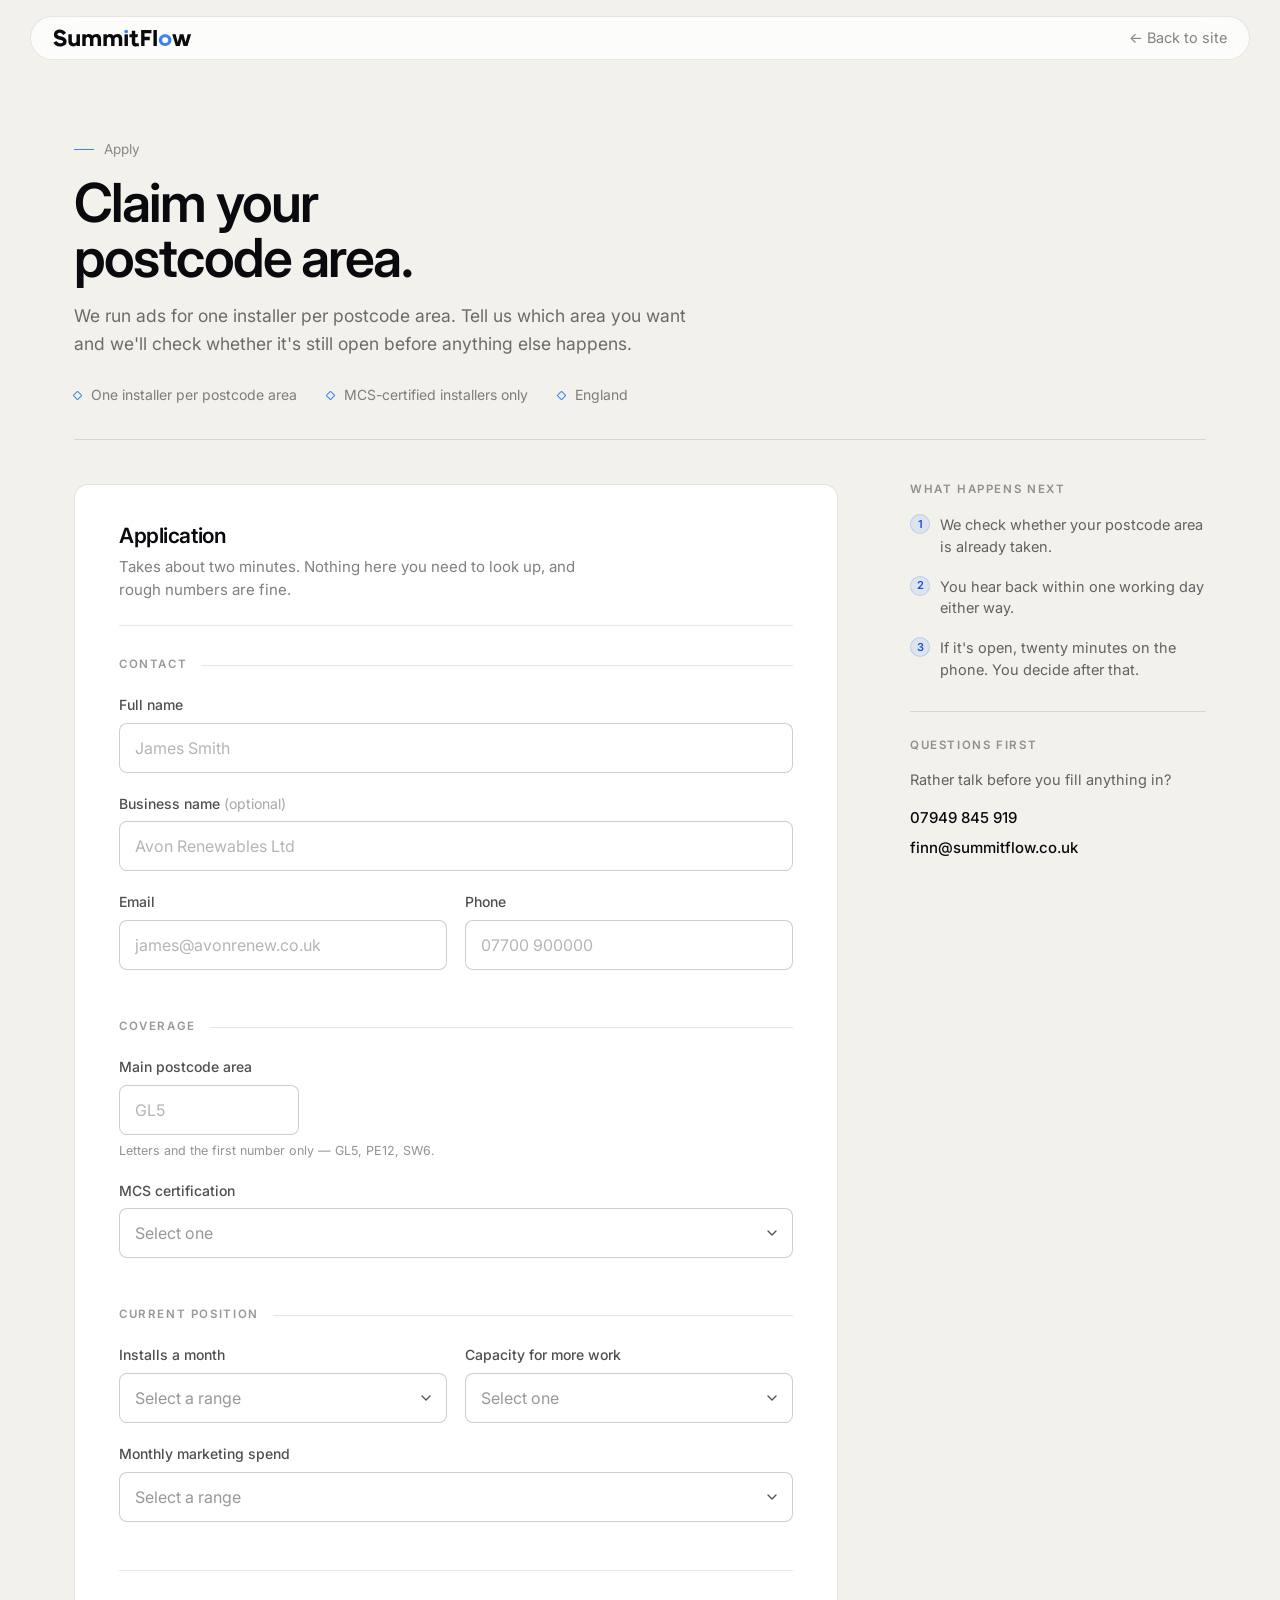
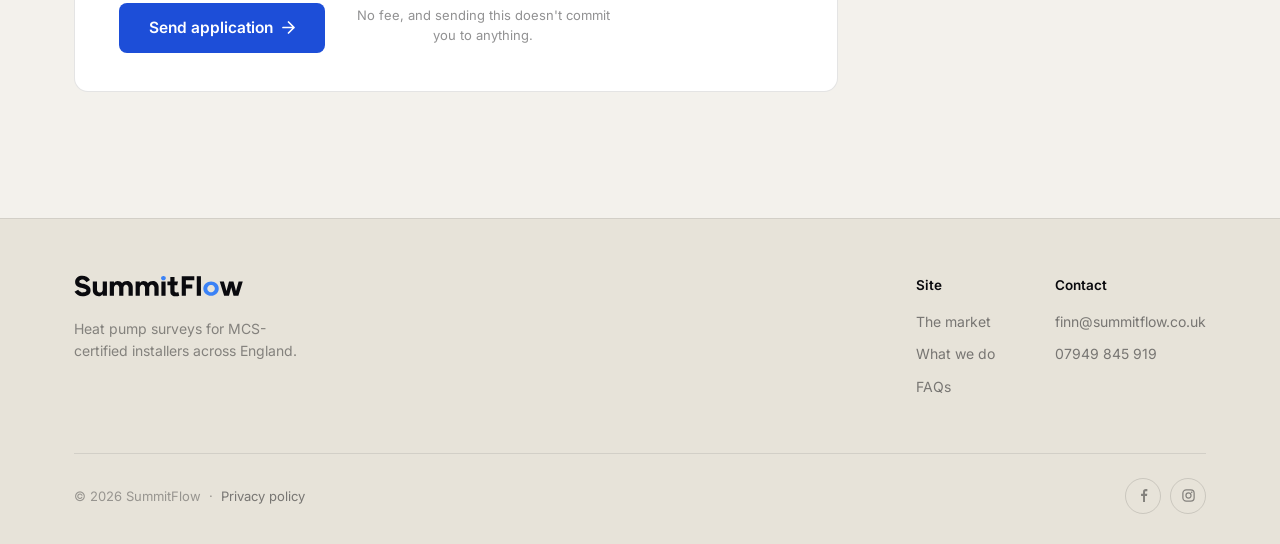
==== apply.html @ 24e3df40 "Rename apply (17).html to apply.html" ====
<!DOCTYPE html>
<html lang="en" class="light">
<head>
<meta charset="UTF-8">
<meta name="viewport" content="width=device-width, initial-scale=1.0">
<title>Work with SummitFlow - check if your area is open</title>
<meta name="description" content="Apply for your postcode area. One MCS-certified heat pump installer per area, across England.">
<link rel="preconnect" href="https://fonts.googleapis.com">
<link rel="preconnect" href="https://fonts.gstatic.com" crossorigin>
<link href="https://fonts.googleapis.com/css2?family=Inter:wght@400;500;600;700&display=swap" rel="stylesheet">
<style>

:root{
  --ink:#07070A;
  --navy:#0A101C;
  --panel:#101016;
  --paper:#F3F1EC;
  --paper-2:#E7E3D9;

  --text:#EDECEA;
  --mute:rgba(237,236,234,0.46);
  --mute-d:rgba(10,10,14,0.55);

  --blue:#3B82F6;
  --blue-deep:#1D4ED8;
  --blue-pale:#93C5FD;
  --green:#4ADE80;
  --green-dim:rgba(74,222,128,.13);
  --green-line:rgba(74,222,128,.30);
  --rose:#FB7185;
  --rose-dim:rgba(251,113,133,.10);
  --rose-line:rgba(251,113,133,.26);

  --line:rgba(255,255,255,0.07);
  --line-2:rgba(255,255,255,0.13);
  --line-d:rgba(10,10,14,0.10);

  --r-s:10px;
  --r:20px;
  --r-l:28px;

  --px:56px;
  --shell:1220px;
  --gutter:max(var(--px), calc((100vw - var(--shell)) / 2 + var(--px)));

  --air:150px;
  --mid:104px;
  --tight:66px;


}
*,*::before,*::after{margin:0;padding:0;box-sizing:border-box;}
html{scroll-behavior:smooth;background:var(--ink);overflow-x:hidden;-webkit-text-size-adjust:100%;text-size-adjust:100%;}
body{background:var(--ink);color:var(--text);font-family:'Inter',system-ui,-apple-system,sans-serif;line-height:1.55;-webkit-font-smoothing:antialiased;overflow-x:hidden;}
a{color:inherit;text-decoration:none;}
:focus-visible{outline:2px solid var(--blue);outline-offset:3px;border-radius:6px;}
img{max-width:100%;display:block;}

h1,h2,h3{font-weight:600;letter-spacing:-0.035em;line-height:1.02;text-wrap:balance;}
section[id]{scroll-margin-top:98px;}
.h1{font-size:clamp(36px,6.8vw,86px);}
.h2{font-size:clamp(28px,4.3vw,58px);}
.mega{font-size:clamp(62px,9.4vw,136px);font-weight:600;letter-spacing:-0.05em;line-height:.88;white-space:nowrap;}
.lead{font-size:clamp(15.5px,1.35vw,19px);color:var(--mute);line-height:1.6;max-width:44ch;}
.micro{font-size:12.5px;color:rgba(237,236,234,.32);}
.on-paper .lead,.on-paper-2 .lead{color:var(--mute-d);}
.on-paper .micro,.on-paper-2 .micro{color:rgba(10,10,14,.4);}

.btn{
  display:inline-flex;align-items:center;gap:9px;
  background:var(--blue);color:#fff;font-size:15px;font-weight:600;
  padding:15px 28px;border-radius:999px;
  transition:background .18s,transform .18s;
  box-shadow:0 10px 30px -14px rgba(59,130,246,.9);white-space:nowrap;
}
.btn:hover{background:var(--blue-deep);transform:translateY(-1px);}
.btn--dark{background:#0A0A0E;box-shadow:none;}
.btn--dark:hover{background:var(--blue);}
.btn--ghost{background:transparent;border:1px solid var(--line-2);box-shadow:none;color:var(--text);}
.btn--ghost:hover{background:rgba(255,255,255,.05);}

/* ══ NAV ══ */
.nav{
  position:fixed;top:16px;left:50%;transform:translateX(-50%);z-index:300;
  width:calc(100% - 32px);max-width:1220px;
  display:flex;align-items:center;justify-content:space-between;
  padding:10px 12px 10px 22px;border-radius:999px;
  background:rgba(14,14,18,0.7);border:1px solid var(--line);
  backdrop-filter:blur(20px) saturate(150%);-webkit-backdrop-filter:blur(20px) saturate(150%);
  transition:background .3s;
}
.nav.scrolled{background:rgba(7,7,10,0.93);}
.logo{display:inline-flex;align-items:center;color:var(--text);}
.logo svg{height:18px;width:auto;display:block;}
.nav-links{list-style:none;display:flex;gap:30px;}
.nav-links a{font-size:14.5px;color:rgba(237,236,234,0.55);transition:color .18s;}
.nav-links a{position:relative;}
.nav-links a:hover{color:var(--text);}
.nav-links a.active{color:var(--text);}
.nav-links a.active::after{content:'';position:absolute;left:50%;bottom:-6px;width:4px;height:4px;margin-left:-2px;border-radius:50%;background:var(--blue);}
.nav>.btn{padding:11px 22px;font-size:14px;}
.ham{display:none;background:none;border:none;cursor:pointer;flex-direction:column;gap:5px;align-items:flex-end;padding:10px;}
.ham span{display:block;height:1.6px;background:var(--text);border-radius:2px;transition:.25s;}
.ham span:nth-child(1),.ham span:nth-child(3){width:19px;}
.ham span:nth-child(2){width:12px;}
.ham.open span:nth-child(1){transform:translateY(6.6px) rotate(45deg);}
.ham.open span:nth-child(2){opacity:0;}
.ham.open span:nth-child(3){width:19px;transform:translateY(-6.6px) rotate(-45deg);}
.drawer{
  display:none;position:fixed;top:78px;left:16px;right:16px;z-index:299;
  background:rgba(10,10,14,0.97);border:1px solid var(--line);border-radius:var(--r);
  padding:10px 20px 22px;flex-direction:column;
  backdrop-filter:blur(20px);-webkit-backdrop-filter:blur(20px);
  opacity:0;transform:translateY(-8px);transition:.22s;pointer-events:none;
}
.drawer.open{opacity:1;transform:translateY(0);pointer-events:all;}
.drawer a{font-size:18px;color:rgba(237,236,234,0.6);padding:15px 0;border-bottom:1px solid var(--line);}
.drawer .d-cta{margin-top:20px;justify-content:center;border:none;}

/* ══ SHELL ══ */
.wrap{max-width:var(--shell);margin:0 auto;padding-left:var(--px);padding-right:var(--px);}
.hero-grid>*,.split>*,.closer>*{min-width:0;}
section{position:relative;}
.field-navy{background:var(--navy);}
.on-paper{background:var(--paper);color:#0A0A0E;}
.on-paper-2{background:var(--paper-2);color:#0A0A0E;}
.on-paper h1,.on-paper h2,.on-paper h3,.on-paper-2 h1,.on-paper-2 h2,.on-paper-2 h3{color:#0A0A0E;}

.eyebrow{display:inline-flex;align-items:center;gap:10px;font-size:13.5px;color:rgba(237,236,234,.4);margin-bottom:16px;}
.eyebrow::before{content:'';width:20px;height:1px;background:var(--blue);}
.on-paper .eyebrow,.on-paper-2 .eyebrow{color:rgba(10,10,14,.45);}

.sect{padding:var(--mid) 0;}
.sect--air{padding:var(--air) 0;}
.sect--tight{padding:var(--tight) 0;}

/* one shared two-column idiom, used by every text section */
.split{display:grid;grid-template-columns:minmax(0,0.82fr) minmax(0,1.18fr);gap:72px;align-items:start;}
.split--mid{align-items:center;}
.sticky-head{position:sticky;top:110px;}

/* ══ HERO ══ */
.hero{padding:168px 0 112px;overflow:hidden;background:linear-gradient(180deg,var(--ink) 0%,var(--ink) 46%,var(--navy) 100%);}
.hero::before{
  content:'';position:absolute;inset:0;pointer-events:none;
  background:
    radial-gradient(1000px 560px at 78% 32%, rgba(59,130,246,0.20), transparent 66%),
    radial-gradient(700px 400px at 3% 66%, rgba(29,78,216,0.13), transparent 72%);
  -webkit-mask-image:linear-gradient(180deg,#000 0%,#000 62%,transparent 100%);
  mask-image:linear-gradient(180deg,#000 0%,#000 62%,transparent 100%);
}
.hero-grid{display:grid;grid-template-columns:1fr 1.04fr;gap:60px;align-items:center;position:relative;z-index:2;}
.pill{
  display:inline-flex;align-items:center;gap:9px;font-size:13.5px;color:rgba(237,236,234,0.6);
  padding:7px 16px 7px 12px;border:1px solid var(--line-2);border-radius:999px;
  background:rgba(255,255,255,0.03);margin-bottom:30px;
}
.pill i{width:6px;height:6px;border-radius:50%;background:var(--green);box-shadow:0 0 9px rgba(74,222,128,.85);font-style:normal;flex-shrink:0;}
.hero h1{max-width:11ch;margin-bottom:26px;}
.hero .lead{margin-bottom:38px;max-width:32ch;}
.hero-cta{display:flex;align-items:center;gap:16px;flex-wrap:wrap;}
.hero-foot{display:flex;gap:34px;flex-wrap:wrap;margin-top:52px;padding-top:26px;border-top:1px solid var(--line);font-size:14px;color:rgba(237,236,234,0.4);}
.hero-foot b{color:var(--text);font-weight:600;}

.diary-stage{position:relative;perspective:1600px;}
.diary{
  background:linear-gradient(168deg,#161620 0%,#0B0B10 100%);
  border:1px solid rgba(255,255,255,0.09);border-radius:var(--r-l);padding:20px 20px 22px;
  box-shadow:0 60px 110px -45px rgba(0,0,0,.95), 0 0 0 1px rgba(255,255,255,.02) inset;
  transform:rotateY(-9deg) rotateX(3deg);transform-origin:left center;
}
.d-top{display:flex;align-items:center;justify-content:space-between;margin-bottom:18px;padding:0 4px;}
.d-month{font-size:15px;font-weight:600;}
.d-count{font-size:12.5px;color:var(--blue-pale);background:rgba(59,130,246,.14);padding:5px 11px;border-radius:999px;font-weight:600;}
.d-days{display:grid;grid-template-columns:repeat(5,1fr);gap:8px;}
.d-col{display:grid;grid-template-rows:auto 1fr 1fr;gap:8px;min-width:0;}
.d-dow{font-size:11px;font-weight:600;color:rgba(237,236,234,.3);text-align:center;padding-bottom:7px;border-bottom:1px solid rgba(255,255,255,.05);}
.d-dow b{display:block;font-size:15px;color:rgba(237,236,234,.65);margin-top:3px;font-weight:600;}
.slot{border-radius:12px;padding:9px 10px;min-height:52px;background:rgba(255,255,255,0.02);border:1px dashed rgba(255,255,255,0.055);}
.appt{background:linear-gradient(150deg,rgba(59,130,246,.22),rgba(59,130,246,.09));border:1px solid rgba(59,130,246,.34);border-radius:12px;padding:9px 10px;min-height:52px;}
.appt .t,.appt .n,.appt .p{display:block;}
.appt .t{font-size:10.5px;color:rgba(147,197,253,.95);font-weight:600;line-height:1.2;}
.appt .n{font-size:12px;color:#fff;font-weight:600;margin-top:4px;line-height:1.25;}
.appt .p{font-size:10.5px;color:rgba(237,236,234,.45);margin-top:2px;line-height:1.3;}
.appt--new{animation:land .7s 1.15s cubic-bezier(.2,.9,.25,1.05) both;}
@keyframes land{0%{opacity:0;transform:translateY(-14px) scale(.94);}100%{opacity:1;transform:none;}}
.d-toast{
  position:absolute;right:-22px;bottom:-24px;z-index:4;display:flex;align-items:center;gap:10px;
  background:rgba(18,18,24,.95);border:1px solid var(--line-2);border-radius:14px;padding:11px 15px;
  box-shadow:0 24px 50px -20px rgba(0,0,0,.9);
  backdrop-filter:blur(14px);-webkit-backdrop-filter:blur(14px);
  transform:translateZ(70px);animation:toastIn .6s 1.75s cubic-bezier(.2,.9,.25,1.05) both;
}
.d-toast .dot{width:8px;height:8px;border-radius:50%;background:var(--green);box-shadow:0 0 10px rgba(74,222,128,.9);flex-shrink:0;}
.d-toast p{font-size:13px;font-weight:600;color:#fff;line-height:1.25;}
.d-toast small{display:block;font-size:11.5px;font-weight:400;color:rgba(237,236,234,.45);margin-top:1px;}
@keyframes toastIn{from{opacity:0;transform:translateZ(70px) translateY(12px) scale(.96);}to{opacity:1;transform:translateZ(70px);}}
@keyframes toastInFlat{from{opacity:0;transform:translateY(10px);}to{opacity:1;transform:none;}}


/* ══ AREA CHECKER ══ */
.check-rail{margin-top:46px;padding-top:36px;border-top:1px solid var(--line-2);}
.check h3{font-size:clamp(18px,1.7vw,22px);margin-bottom:18px;}
.check-form{display:flex;gap:10px;align-items:stretch;}
.check-form input{
  width:150px;background:rgba(255,255,255,.04);border:1px solid var(--line-2);
  border-radius:999px;padding:14px 22px;font-size:16px;font-family:inherit;
  color:var(--text);outline:none;letter-spacing:.06em;text-transform:uppercase;
  transition:border-color .18s,background .18s;
}
.check-form input::placeholder{color:rgba(237,236,234,.24);letter-spacing:0;text-transform:none;}
.check-form input:focus{border-color:rgba(59,130,246,.6);background:rgba(255,255,255,.07);}
.check-form button{
  background:var(--blue);color:#fff;border:none;border-radius:999px;cursor:pointer;
  padding:14px 28px;font-size:15px;font-weight:600;font-family:inherit;
  transition:background .18s;white-space:nowrap;
}
.check-form button:hover{background:var(--blue-deep);}
.check-out{overflow:hidden;height:0;transition:height .34s cubic-bezier(.16,1,.3,1);}
.check-card{
  display:grid;grid-template-columns:26px minmax(0,1fr);gap:5px 14px;
  margin-top:20px;padding:20px 22px 22px;border-radius:var(--r);
  border:1px solid var(--line-2);background:rgba(255,255,255,.02);
}
.check-card b{grid-column:2;font-size:17px;font-weight:600;color:#fff;line-height:1.3;}
.check-card span{grid-column:2;font-size:14.5px;color:var(--mute);line-height:1.5;}
.check-card .tick{
  grid-column:1;grid-row:1;width:26px;height:26px;border-radius:50%;
  display:flex;align-items:center;justify-content:center;font-size:13px;font-weight:700;
  background:rgba(255,255,255,.06);color:rgba(237,236,234,.5);
}
.check-card .go{
  grid-column:2;justify-self:start;margin-top:15px;
  font-size:14px;font-weight:600;color:var(--blue);
  border:1px solid rgba(59,130,246,.34);border-radius:999px;padding:9px 20px;
  background:transparent;font-family:inherit;cursor:pointer;transition:.18s;white-space:nowrap;
}
.check-card .go:hover{background:rgba(59,130,246,.12);}
.check-card--open{border-color:var(--green-line);background:var(--green-dim);}
.check-card--open .tick{background:rgba(74,222,128,.2);color:var(--green);}
.check-card--open b{color:var(--green);}
.check-card--gone{border-color:var(--rose-line);background:var(--rose-dim);}
.check-card--gone .tick{background:rgba(251,113,133,.18);color:var(--rose);}
.check-card--gone b{color:var(--rose);}
.check-card--gone .go{color:var(--text);border-color:var(--line-2);}
.check-card--gone .go:hover{background:rgba(255,255,255,.06);}

/* ══ MARKET TABS ══ */
.market{background:var(--navy);padding:var(--mid) 0;overflow:hidden;position:relative;}
.market::before{
  content:'';position:absolute;inset:0;pointer-events:none;
  background:radial-gradient(860px 520px at 86% 30%, rgba(59,130,246,.14), transparent 68%);
  -webkit-mask-image:linear-gradient(180deg,transparent 0%,#000 24%);
  mask-image:linear-gradient(180deg,transparent 0%,#000 24%);
}
.market>.wrap{position:relative;z-index:2;}
.market-head .h2{max-width:17ch;margin-bottom:20px;}
.market-head .lead{max-width:44ch;}
.tabs{display:flex;gap:8px;flex-wrap:wrap;margin:40px 0 0;}
.tab{
  font-family:inherit;font-size:14px;font-weight:500;cursor:pointer;
  color:rgba(237,236,234,.55);background:rgba(255,255,255,.03);
  border:1px solid var(--line);border-radius:999px;padding:10px 20px;
  transition:color .18s,background .18s,border-color .18s;
}
.tab:hover{color:var(--text);background:rgba(255,255,255,.06);}
.tab[aria-selected="true"]{background:var(--blue);border-color:transparent;color:#fff;font-weight:600;}
.panel-wrap{margin-top:40px;border-top:1px solid var(--line-2);padding-top:44px;min-height:172px;}
.panel{display:none;}
.panel.on{display:grid;grid-template-columns:minmax(0,0.9fr) minmax(0,1.1fr);gap:56px;align-items:center;animation:panelIn .38s cubic-bezier(.16,1,.3,1);}
@keyframes panelIn{from{opacity:0;transform:translateY(12px);}to{opacity:1;transform:none;}}
.panel .mega{color:#fff;font-size:clamp(60px,9vw,136px);white-space:normal;line-height:.92;}
.panel .mega u{display:block;margin-top:11px;line-height:1.1;white-space:nowrap;}
.panel .mega em{font-style:normal;color:var(--blue);}
.panel .mega u{font-style:normal;text-decoration:none;font-weight:500;font-size:.26em;letter-spacing:-0.02em;color:rgba(237,236,234,.4);}
.panel h3{font-size:clamp(20px,2vw,26px);margin-bottom:12px;}
.panel p{font-size:16px;color:var(--mute);line-height:1.62;max-width:46ch;}
.panel .src{margin-top:18px;font-size:12.5px;color:rgba(237,236,234,.3);}

/* ══ SPLIT ROWS (what you get) ══ */
.rows{display:flex;flex-direction:column;}
.row-item{display:grid;grid-template-columns:38px 1fr;gap:22px;padding:32px 0;border-top:1px solid var(--line-d);}
.row-item:last-child{border-bottom:1px solid var(--line-d);}
.row-ic{width:38px;height:38px;border-radius:12px;background:#0A0A0E;color:var(--blue-pale);display:flex;align-items:center;justify-content:center;flex-shrink:0;}
.row-item h3{font-size:clamp(19px,1.7vw,23px);margin-bottom:7px;}
.row-item p{font-size:15.5px;color:var(--mute-d);line-height:1.6;max-width:40ch;}
.row-ic{transition:background .22s,color .22s;}
.row-item:hover .row-ic{background:var(--blue);color:#fff;}

/* ══ COVERAGE ══ */
.cover{background:var(--ink);padding:var(--mid) 0;overflow:hidden;position:relative;}
.cover::before{content:'';position:absolute;inset:0;pointer-events:none;background:radial-gradient(700px 560px at 74% 52%, rgba(59,130,246,.16), transparent 68%),radial-gradient(600px 380px at 12% 34%, rgba(29,78,216,.12), transparent 72%);}
.cover>.wrap{position:relative;z-index:2;}
.cover .split{grid-template-columns:minmax(0,1fr) minmax(0,.82fr);}
.cover-note{
  margin-top:26px;font-size:14.5px;line-height:1.6;
  color:rgba(237,236,234,.42);max-width:40ch;
}
.cover-note b{color:var(--rose);font-weight:600;}
.cover-note em{font-style:normal;color:var(--green);font-weight:600;}
.map-stage{display:flex;justify-content:center;position:relative;}
.uk{width:100%;max-width:440px;height:auto;display:block;filter:drop-shadow(0 22px 54px rgba(37,99,235,.55)) drop-shadow(0 0 90px rgba(59,130,246,.28));}
.uk-pins circle:nth-child(odd){animation:pulse 3.4s ease-in-out infinite;}
.uk-pins circle:nth-child(3){animation-delay:.9s;}
.uk-pins circle:nth-child(5){animation-delay:1.8s;}
@keyframes pulse{0%,100%{opacity:.1;}50%{opacity:.34;}}


/* ══ FAQ ══ */
.q-body{overflow:hidden;height:0;}
.q-body{transition:height .3s cubic-bezier(.16,1,.3,1);}

.q{border-bottom:1px solid var(--line-d);}
.q:first-of-type{border-top:1px solid var(--line-d);}
.q summary{list-style:none;cursor:pointer;padding:24px 44px 24px 0;position:relative;font-size:18px;font-weight:600;letter-spacing:-0.02em;}
.q summary::-webkit-details-marker{display:none;}
.q summary::after{content:'';position:absolute;right:6px;top:50%;width:11px;height:11px;border-right:1.8px solid rgba(10,10,14,.4);border-bottom:1.8px solid rgba(10,10,14,.4);transform:translateY(-70%) rotate(45deg);transition:transform .25s;}
.q[open] summary::after{transform:translateY(-20%) rotate(-135deg);}
.q p{font-size:15.5px;color:var(--mute-d);line-height:1.65;padding:0 40px 26px 0;max-width:66ch;}

/* ══ MISSION ══ */
.mission{
  background:linear-gradient(180deg,var(--navy) 0%,var(--navy) 64%,var(--panel) 100%);
  padding:96px 0 var(--air);overflow:hidden;position:relative;
}
.mission::before{
  content:'';position:absolute;inset:0;pointer-events:none;
  background:radial-gradient(820px 520px at 18% 34%, rgba(59,130,246,.15), transparent 66%);
  -webkit-mask-image:linear-gradient(180deg,transparent 0%,#000 26%);
  mask-image:linear-gradient(180deg,transparent 0%,#000 26%);
}
.mission>.wrap{position:relative;z-index:2;}
.mission-in{display:flex;flex-direction:column;align-items:center;text-align:center;}
.mission-mark{width:62px;height:79px;margin-bottom:44px;}
.mission-line{
  font-size:clamp(28px,3.9vw,54px);font-weight:600;letter-spacing:-0.035em;
  line-height:1.14;color:var(--text);max-width:22ch;text-wrap:balance;
}
.grad{
  background:linear-gradient(94deg,#C4B5FD 0%,#818CF8 46%,var(--blue) 100%);
  -webkit-background-clip:text;background-clip:text;
  color:transparent;-webkit-text-fill-color:transparent;
}
.mission-sub{
  margin-top:30px;font-size:16.5px;line-height:1.62;
  color:var(--mute);max-width:60ch;
}
.close-rule{width:100%;max-width:var(--shell);margin:0 auto;padding:0 var(--px);}
.close-rule i{display:block;height:1px;background:var(--line);}
#apply{background:var(--navy);padding:var(--air) 0 96px;}


/* ══ APPLY ══ */
.closer{display:grid;grid-template-columns:minmax(0,1fr) minmax(0,.9fr);gap:76px;align-items:start;}
#apply{background:linear-gradient(180deg,var(--navy) 0%,var(--navy) 58%,var(--panel) 100%);}
footer{border-top:none;}

/* what happens after you send it */
.steps{list-style:none;counter-reset:step;}
.step{display:grid;grid-template-columns:34px minmax(0,1fr);gap:4px 18px;padding:22px 0;border-top:1px solid var(--line);}
.step:last-child{border-bottom:1px solid var(--line);}
.step::before{
  counter-increment:step;content:counter(step);
  grid-row:1 / span 2;width:34px;height:34px;border-radius:50%;
  display:flex;align-items:center;justify-content:center;
  font-size:13.5px;font-weight:600;color:var(--blue-pale);
  background:rgba(59,130,246,.12);border:1px solid rgba(59,130,246,.24);
}
.step h3{font-size:17px;letter-spacing:-0.02em;}
.step p{font-size:14.5px;color:var(--mute);line-height:1.55;}
.closer h2{max-width:11ch;margin-bottom:18px;}
.c-links{display:flex;flex-direction:column;gap:12px;margin-top:32px;font-size:15px;color:var(--mute);}
.c-links div{display:flex;align-items:baseline;}
.c-links a{color:var(--mute);overflow-wrap:anywhere;}
.c-links a:hover{color:var(--text);}
.c-links span{color:var(--blue);margin-right:9px;}
.form-shell{background:rgba(255,255,255,.028);border:1px solid var(--line);border-radius:var(--r-l);padding:32px;}
.form{display:flex;flex-direction:column;gap:14px;}
.row{display:grid;grid-template-columns:1fr 1fr;gap:14px;}
@media(max-width:640px){.row{grid-template-columns:1fr;gap:14px;}}
.field{display:flex;flex-direction:column;gap:7px;}
.field label{font-size:13px;color:rgba(237,236,234,.45);}
.field input,.field select{
  background:rgba(255,255,255,.035);border:1px solid rgba(255,255,255,.09);
  border-radius:var(--r-s);padding:13px 15px;font-size:15px;color:var(--text);
  font-family:inherit;outline:none;transition:.18s;appearance:none;-webkit-appearance:none;width:100%;
}
.field select{
  background-image:url("data:image/svg+xml;charset=UTF-8,%3Csvg width='10' height='6' viewBox='0 0 10 6' fill='none' xmlns='http://www.w3.org/2000/svg'%3E%3Cpath d='M1 1l4 4 4-4' stroke='%23888' stroke-width='1.4' stroke-linecap='round' stroke-linejoin='round'/%3E%3C/svg%3E");
  background-repeat:no-repeat;background-position:right 15px center;padding-right:38px;
}
.field input:focus,.field select:focus{border-color:rgba(59,130,246,.6);background:rgba(255,255,255,.055);}
.field input::placeholder{color:rgba(237,236,234,.2);}
.field select option{background:#16161B;color:var(--text);}
.form-btn{
  display:flex;align-items:center;justify-content:center;gap:9px;
  background:var(--blue);color:#fff;border:none;border-radius:999px;
  padding:16px 24px;font-size:15px;font-weight:600;font-family:inherit;cursor:pointer;
  transition:background .18s;margin-top:6px;
}
.form-btn:hover{background:var(--blue-deep);}
.form-note{font-size:12.5px;color:rgba(237,236,234,.28);text-align:center;margin-top:2px;}

/* ══ FOOTER ══ */
footer{background:var(--panel);border-top:1px solid var(--line);padding:56px 0 30px;}
.f-top{display:flex;justify-content:space-between;gap:40px;flex-wrap:wrap;margin-bottom:44px;}
.f-top .logo svg{height:22px;}
.f-tag{font-size:14px;color:rgba(237,236,234,.34);margin-top:15px;max-width:26ch;}
.f-cols{display:flex;gap:60px;}
.f-col h4{font-size:13.5px;font-weight:600;margin-bottom:15px;}
.f-col a{display:block;font-size:14px;color:rgba(237,236,234,.38);margin-bottom:11px;transition:.15s;overflow-wrap:anywhere;}
.f-col a:hover{color:var(--text);}
.f-bot{display:flex;justify-content:space-between;align-items:center;gap:16px;flex-wrap:wrap;padding-top:24px;border-top:1px solid var(--line);}
.f-legal{font-size:13px;color:rgba(237,236,234,.24);}
.f-legal a{color:rgba(237,236,234,.36);}
.f-soc{display:flex;gap:9px;}
.soc{width:36px;height:36px;border:1px solid var(--line);border-radius:50%;display:flex;align-items:center;justify-content:center;color:rgba(237,236,234,.4);transition:.18s;}
.soc:hover{border-color:rgba(59,130,246,.5);color:var(--blue);background:rgba(59,130,246,.07);}

/* ══ REVEAL ══ */
.rv{opacity:0;transform:translateY(18px);transition:opacity .7s cubic-bezier(.16,1,.3,1),transform .7s cubic-bezier(.16,1,.3,1);}
.rv.in{opacity:1;transform:none;}
.dl1{transition-delay:.06s}.dl2{transition-delay:.12s}.dl3{transition-delay:.18s}
.ha{opacity:0;animation:up .75s cubic-bezier(.16,1,.3,1) forwards;}
.a1{animation-delay:.05s}.a2{animation-delay:.14s}.a3{animation-delay:.23s}.a4{animation-delay:.32s}.a5{animation-delay:.41s}.a6{animation-delay:.5s}
@keyframes up{from{opacity:0;transform:translateY(18px)}to{opacity:1;transform:none}}

/* ══════════ RESPONSIVE ══════════ */
@media(min-width:1560px){:root{--shell:1320px;--px:64px;--air:180px;}}

@media(max-width:1280px){
  :root{--px:44px;--air:126px;--mid:92px;}
  .hero-grid{gap:46px;}
  .split{gap:56px;}
  .closer{gap:52px;}
  .panel.on{gap:40px;}
}

@media(max-width:1140px){
  :root{--px:36px;}
  .nav-links{gap:22px;}
  .nav-links a{font-size:14px;}
  .nav{padding-left:18px;}
  .hero-grid{grid-template-columns:1fr 1.06fr;gap:36px;}
  .hero-foot{gap:22px;}
  .split{grid-template-columns:1fr;gap:34px;}
  .cover .split{grid-template-columns:1fr;}
  .market-head .h2{max-width:19ch;}
  .sticky-head{position:static;}
  .uk{max-width:340px;}
  .f-cols{gap:44px;}
}

@media(max-width:1024px){
  :root{--air:112px;--mid:84px;--tight:56px;}
  .hero{padding:150px 0 92px;}
  .hero-grid{grid-template-columns:1fr;gap:54px;max-width:760px;}
  .hero h1{max-width:14ch;}
  .hero .lead{max-width:46ch;}
  .diary{transform:none;max-width:660px;}
  .diary-stage{perspective:none;}
  .d-toast{left:0;right:auto;bottom:-18px;transform:none;animation:toastInFlat .6s 1.75s cubic-bezier(.2,.9,.25,1.05) both;}
  .panel.on{grid-template-columns:1fr;gap:24px;}
  .panel-wrap{min-height:0;}
}

@media(max-width:900px){
  :root{--px:24px;--air:88px;--mid:72px;--tight:48px;}
  section[id]{scroll-margin-top:84px;}
  .nav{top:12px;width:calc(100% - 32px);padding:9px 9px 9px 18px;}
  .nav-links,.nav>.btn{display:none;}
  .ham{display:flex;}
  .drawer{display:flex;top:72px;left:16px;right:16px;}

  .hero{padding:126px 0 72px;}
  .hero-grid{gap:44px;}
  .pill{font-size:13px;margin-bottom:24px;}

  .d-days{display:flex;flex-direction:column;gap:10px;}
  .d-col{display:grid;grid-template-columns:52px 1fr;grid-template-rows:none;column-gap:12px;row-gap:6px;align-items:center;}
  .d-col .slot{display:none;}
  .appt{display:grid;grid-template-columns:auto 1fr;column-gap:10px;row-gap:1px;align-items:center;min-height:0;padding:10px 12px;}
  .appt .t{grid-column:1;grid-row:1 / span 2;align-self:center;font-size:11.5px;}
  .appt .n{grid-column:2;grid-row:1;margin-top:0;font-size:13px;}
  .appt .p{grid-column:2;grid-row:2;margin-top:0;font-size:11px;}
  .d-dow{grid-column:1;grid-row:1;text-align:left;padding-bottom:0;border-bottom:none;font-size:10.5px;line-height:1.2;}
  .d-dow b{display:inline;font-size:14px;margin-top:0;margin-left:4px;}
  .diary{padding:18px 18px 20px;border-radius:22px;}
  .d-top{margin-bottom:14px;}
  .d-toast{position:static;margin:12px 0 0;width:fit-content;animation:toastInFlat .6s 1.75s cubic-bezier(.2,.9,.25,1.05) both;}

  .check-form input{flex:1;width:auto;min-width:0;}
  .check-card{padding:17px 18px 19px;}

  .mission-mark{width:42px;height:53px;margin-bottom:32px;}
  .mission-line{max-width:20ch;}
  .mission-sub{margin-top:24px;font-size:15.5px;}

  .tabs{gap:6px;margin-top:26px;}
  .tab{font-size:13.5px;padding:9px 16px;}
  .panel-wrap{margin-top:30px;padding-top:32px;}

  .row-item{padding:26px 0;}

  .q summary{font-size:16.5px;padding:20px 38px 20px 0;}
  .q p{font-size:15px;padding:0 0 22px 0;}

  .closer{grid-template-columns:1fr;gap:36px;}
  .form-shell{padding:22px;border-radius:22px;}

  footer{padding:48px 0 26px;}
  .f-top{flex-direction:column;gap:30px;margin-bottom:34px;}
  .f-cols{gap:40px;flex-wrap:wrap;}
  .f-bot{flex-direction:column;align-items:flex-start;gap:14px;}
}

@media(max-width:720px){
  .hero-foot{gap:16px;font-size:13.5px;}
  .check-form{flex-direction:column;}
  .check-form input,.check-form button{width:100%;text-align:center;}
  .check-card .go{width:100%;text-align:center;}
  .row-item{grid-template-columns:1fr;gap:14px;}
}

@media(max-width:560px){
  :root{--px:24px;--air:72px;--mid:60px;--tight:44px;}
  .hero{padding:112px 0 60px;}
  .hero-grid{gap:38px;}
  .hero .lead{max-width:100%;}
  .hero-cta{flex-direction:column;align-items:stretch;gap:10px;}
  .hero-cta .btn{width:100%;justify-content:center;}
  .hero-foot{flex-direction:column;gap:10px;margin-top:36px;padding-top:20px;}
  .diary{padding:16px 15px 18px;}
  .d-top{flex-wrap:wrap;gap:8px;}
  .d-month{font-size:14px;}
  .d-count{font-size:11.5px;padding:4px 10px;}
  .d-col{grid-template-columns:46px 1fr;column-gap:10px;}
  .d-toast{padding:10px 13px;}
  .d-toast p{font-size:12.5px;}
  .form-shell{padding:18px;}
  .field input,.field select{font-size:16px;padding:13px 14px;}
  .field label{font-size:12.5px;}
}

@media(max-width:400px){
  :root{--px:20px;}
  .nav{padding:8px 8px 8px 15px;}
  .logo svg{height:16px;}
  .hero h1{max-width:100%;letter-spacing:-0.03em;}
  .pill{font-size:12.5px;padding:6px 13px 6px 10px;}
  .d-col{grid-template-columns:42px 1fr;}
  .d-dow{font-size:10px;}
  .d-dow b{font-size:13px;}
  .q summary{font-size:15.5px;}
  .f-cols{gap:32px;}
}

@media(max-height:520px) and (orientation:landscape){.hero{padding:106px 0 48px;}}

@media(prefers-reduced-motion:reduce){
  *,*::before,*::after{animation-duration:.001ms !important;animation-delay:0ms !important;transition-duration:.001ms !important;}
  .rv{opacity:1;transform:none;}
  .ha{opacity:1;}
  html{scroll-behavior:auto;}
}


/* == APPLICATION PAGE == */
html.light{background:var(--paper);}
body.page-apply{background:var(--paper);color:#0A0A0E;}

.page-apply .nav{
  background:rgba(255,255,255,.74);border:1px solid rgba(10,10,14,.09);
  box-shadow:0 10px 30px -24px rgba(10,10,14,.5);
}
.page-apply .nav.scrolled{background:rgba(252,251,249,.95);}
.page-apply .logo{color:#0A0A0E;}
.page-apply .back{font-size:14.5px;color:rgba(10,10,14,.5);transition:color .18s;padding-right:10px;}
.page-apply .back:hover{color:#0A0A0E;}

.apply{padding:132px 0 var(--air);}

/* ── page header ── */
.apply-head{padding-bottom:34px;margin-bottom:44px;border-bottom:1px solid rgba(10,10,14,.11);}
.apply-head .eyebrow{color:rgba(10,10,14,.45);}
.apply-h1{font-size:clamp(32px,4.2vw,54px);color:#0A0A0E;max-width:16ch;margin-bottom:16px;}
.apply-lead{font-size:17.5px;line-height:1.6;color:rgba(10,10,14,.58);max-width:56ch;}
.facts{list-style:none;display:flex;flex-wrap:wrap;gap:10px 30px;margin-top:26px;}
.facts li{
  position:relative;font-size:14px;color:rgba(10,10,14,.5);
  padding-left:17px;
}
.facts li::before{
  content:'';position:absolute;left:0;top:8px;width:7px;height:7px;
  border:1.5px solid var(--blue);border-radius:1px;transform:rotate(45deg);
}

/* ── two columns: the form leads, context sits beside it ── */
.apply-grid{display:grid;grid-template-columns:minmax(0,1fr) 296px;gap:72px;align-items:start;}

.card{background:#fff;border:1px solid rgba(10,10,14,.11);border-radius:14px;padding:40px 44px 38px;}
.card-top{margin-bottom:30px;padding-bottom:24px;border-bottom:1px solid rgba(10,10,14,.09);}
.card-top h2{font-size:21px;color:#0A0A0E;margin-bottom:8px;letter-spacing:-0.02em;}
.card-top p{font-size:15px;color:rgba(10,10,14,.52);line-height:1.55;max-width:52ch;}

.grp + .grp{margin-top:34px;}
.grp-h{
  display:flex;align-items:center;gap:14px;margin-bottom:20px;
  font-size:11.5px;font-weight:600;letter-spacing:.14em;text-transform:uppercase;
  color:rgba(10,10,14,.42);white-space:nowrap;
}
.grp-h::after{content:'';flex:1;height:1px;background:rgba(10,10,14,.1);}

.field{display:flex;flex-direction:column;gap:7px;min-width:0;}
.field + .field{margin-top:20px;}
.pair{display:grid;grid-template-columns:1fr 1fr;gap:18px;}
.field + .pair,.pair + .field{margin-top:20px;}
.pair .field + .field{margin-top:0;}
.field label{font-size:14px;font-weight:500;color:rgba(10,10,14,.72);}
.field label .opt{color:rgba(10,10,14,.36);font-weight:400;}
.field input,.field select{
  background:#fff;border:1px solid rgba(10,10,14,.2);
  border-radius:8px;padding:13px 15px;min-height:50px;
  font-size:16px;color:#0A0A0E;font-family:inherit;
  outline:none;transition:.16s;appearance:none;-webkit-appearance:none;width:100%;
}
.field select{
  background-image:url("data:image/svg+xml;charset=UTF-8,%3Csvg width='10' height='6' viewBox='0 0 10 6' fill='none' xmlns='http://www.w3.org/2000/svg'%3E%3Cpath d='M1 1l4 4 4-4' stroke='%23555' stroke-width='1.4' stroke-linecap='round' stroke-linejoin='round'/%3E%3C/svg%3E");
  background-repeat:no-repeat;background-position:right 15px center;padding-right:40px;cursor:pointer;
}
.field select:invalid{color:rgba(10,10,14,.42);}
.field input:hover,.field select:hover{border-color:rgba(10,10,14,.34);}
.field input:focus,.field select:focus{border-color:var(--blue-deep);box-shadow:0 0 0 3px rgba(59,130,246,.15);}
.field input::placeholder{color:rgba(10,10,14,.3);}
.hint{font-size:12.5px;color:rgba(10,10,14,.44);line-height:1.45;}
.field--pc input{max-width:180px;text-transform:uppercase;letter-spacing:.08em;font-weight:600;}
.field--pc input::placeholder{letter-spacing:0;font-weight:400;text-transform:none;}

/* validation */
.err{display:none;font-size:13px;line-height:1.45;color:#A81D28;}
.field.has-err .err{display:block;}
.field.has-err input,.field.has-err select{border-color:#A81D28;box-shadow:0 0 0 3px rgba(168,29,40,.1);}
.field.has-err .hint{display:none;}

.form-foot{display:flex;align-items:center;gap:22px;flex-wrap:wrap;margin-top:34px;padding-top:26px;border-top:1px solid rgba(10,10,14,.09);}
.form-btn{
  display:inline-flex;align-items:center;justify-content:center;gap:9px;
  background:var(--blue-deep);color:#fff;border:none;border-radius:8px;
  padding:15px 30px;min-height:50px;font-size:15.5px;font-weight:600;font-family:inherit;
  cursor:pointer;transition:background .16s,opacity .16s;
}
.form-btn:hover{background:#1A3FAE;}
.form-btn[disabled]{opacity:.6;cursor:default;}
.form-note{font-size:13px;color:rgba(10,10,14,.45);line-height:1.5;max-width:34ch;}
.form-err{display:none;width:100%;margin-top:2px;font-size:14px;color:#A81D28;line-height:1.5;}
.form-err.on{display:block;}

/* success */
.done{display:none;}
.done.on{display:block;}
.done-mark{
  width:44px;height:44px;margin-bottom:20px;border-radius:8px;
  background:rgba(22,128,61,.09);border:1px solid rgba(22,128,61,.3);
  display:flex;align-items:center;justify-content:center;
}
.done h2{font-size:23px;color:#0A0A0E;margin-bottom:10px;letter-spacing:-0.02em;}
.done p{font-size:15.5px;color:rgba(10,10,14,.58);line-height:1.6;max-width:46ch;}
.done a{color:var(--blue-deep);font-weight:500;}

/* ── sidebar ── */
.side{position:sticky;top:118px;}
.side-block + .side-block{margin-top:30px;padding-top:28px;border-top:1px solid rgba(10,10,14,.11);}
.side h2{
  font-size:11.5px;font-weight:600;letter-spacing:.14em;text-transform:uppercase;
  color:rgba(10,10,14,.42);margin-bottom:18px;
}
.side ol{list-style:none;counter-reset:s;}
.side ol li{
  counter-increment:s;position:relative;padding-left:30px;padding-bottom:18px;
  font-size:14.5px;line-height:1.5;color:rgba(10,10,14,.62);
}
.side ol li:last-child{padding-bottom:0;}
.side ol li::before{
  content:counter(s);position:absolute;left:0;top:0;
  width:20px;height:20px;border-radius:50%;
  display:flex;align-items:center;justify-content:center;
  font-size:11px;font-weight:600;color:var(--blue-deep);
  background:rgba(59,130,246,.11);border:1px solid rgba(59,130,246,.22);
}
.side p{font-size:14.5px;line-height:1.55;color:rgba(10,10,14,.62);margin-bottom:14px;}
.side-contact a{display:block;font-size:15px;font-weight:500;color:#0A0A0E;margin-bottom:7px;overflow-wrap:anywhere;}
.side-contact a:hover{color:var(--blue-deep);}

footer{background:var(--paper-2);border-top:1px solid rgba(10,10,14,.09);padding:56px 0 30px;}
.f-top{display:flex;justify-content:space-between;gap:40px;flex-wrap:wrap;margin-bottom:44px;}
.f-top .logo{color:#0A0A0E;}
.f-top .logo svg{height:22px;}
.f-tag{font-size:14px;color:rgba(10,10,14,.45);margin-top:15px;max-width:26ch;line-height:1.55;}
.f-cols{display:flex;gap:60px;}
.f-col h4{font-size:13.5px;font-weight:600;color:#0A0A0E;margin-bottom:15px;}
.f-col a{display:block;font-size:14px;color:rgba(10,10,14,.5);margin-bottom:11px;transition:.15s;overflow-wrap:anywhere;}
.f-col a:hover{color:#0A0A0E;}
.f-bot{display:flex;justify-content:space-between;align-items:center;gap:16px;flex-wrap:wrap;padding-top:24px;border-top:1px solid rgba(10,10,14,.09);}
.f-legal{font-size:13px;color:rgba(10,10,14,.36);}
.f-legal a{color:rgba(10,10,14,.5);}
.f-soc{display:flex;gap:9px;}
.soc{width:36px;height:36px;border:1px solid rgba(10,10,14,.13);border-radius:50%;display:flex;align-items:center;justify-content:center;color:rgba(10,10,14,.45);transition:.18s;}
.soc:hover{border-color:rgba(59,130,246,.5);color:var(--blue-deep);background:rgba(59,130,246,.06);}

@media(max-width:1140px){
  .apply-grid{grid-template-columns:minmax(0,1fr) 260px;gap:48px;}
  .card{padding:34px 32px 32px;}
}
@media(max-width:980px){
  .apply-grid{grid-template-columns:1fr;gap:40px;}
  .side{position:static;order:2;max-width:640px;}
  .apply-form-col{order:1;}
}
@media(max-width:900px){
  .apply{padding:104px 0 var(--mid);}
  .apply-head{padding-bottom:28px;margin-bottom:32px;}
  .card{padding:28px 24px 26px;}
  footer{padding:48px 0 26px;}
  .f-top{flex-direction:column;gap:30px;margin-bottom:34px;}
  .f-cols{gap:40px;flex-wrap:wrap;}
  .f-bot{flex-direction:column;align-items:flex-start;gap:14px;}
}
@media(max-width:700px){
  .pair{grid-template-columns:1fr;gap:18px;}
}
@media(max-width:560px){
  .apply{padding:96px 0 var(--mid);}
  .card{padding:24px 20px 24px;border-radius:12px;}
  .apply-lead{font-size:16px;}
  .facts{gap:8px 22px;margin-top:22px;}
  .grp + .grp{margin-top:30px;}
  .field + .field,.field + .pair,.pair + .field{margin-top:18px;}
  .field--pc input{max-width:100%;}
  .form-foot{gap:16px;margin-top:28px;padding-top:22px;}
  .form-btn{width:100%;}
  .form-note{max-width:100%;}
}

</style>
<noscript><style>.rv{opacity:1;transform:none;}.ha{opacity:1;animation:none;}</style></noscript>
</head>

<body class="page-apply">

<nav class="nav nav--flat" id="nav">
  <a href="index.html" class="logo" aria-label="SummitFlow home"><svg viewBox="70.6 53.3 179.3 23.3" fill="currentColor" xmlns="http://www.w3.org/2000/svg" role="img" aria-label="SummitFlow"><g> <path d="M88.16,69.59c0,1.18-0.24,2.18-0.72,2.98c-0.48,0.8-1.12,1.44-1.93,1.92c-0.8,0.48-1.72,0.83-2.76,1.05 c-1.04,0.22-2.1,0.33-3.18,0.33c-1.9,0-3.55-0.44-4.96-1.33c-1.41-0.89-2.57-2.01-3.48-3.38l3.91-2.31 c0.22,0.38,0.49,0.74,0.81,1.08c0.33,0.35,0.69,0.65,1.08,0.92c0.39,0.27,0.82,0.48,1.29,0.65c0.46,0.17,0.93,0.25,1.41,0.25 c0.39,0,0.83-0.02,1.3-0.07c0.47-0.05,0.92-0.15,1.33-0.3c0.41-0.15,0.76-0.35,1.04-0.61c0.28-0.26,0.41-0.6,0.41-1.04 c0-0.37-0.11-0.69-0.34-0.95c-0.23-0.26-0.54-0.48-0.93-0.68c-0.4-0.2-0.86-0.37-1.39-0.5c-0.53-0.14-1.11-0.28-1.72-0.41 c-0.81-0.18-1.66-0.4-2.55-0.67c-0.89-0.27-1.7-0.64-2.44-1.11c-0.74-0.47-1.35-1.09-1.84-1.85c-0.48-0.76-0.73-1.73-0.73-2.92 c0-1.09,0.22-2.05,0.65-2.89c0.43-0.84,1.01-1.53,1.72-2.09c0.71-0.55,1.52-0.97,2.43-1.26c0.91-0.29,1.84-0.43,2.78-0.43 c1.74,0,3.29,0.42,4.66,1.26c1.37,0.84,2.53,1.92,3.48,3.24l-3.7,2.52c-0.18-0.34-0.42-0.67-0.71-1.01 c-0.3-0.34-0.63-0.64-1.01-0.92c-0.38-0.28-0.79-0.5-1.23-0.68c-0.45-0.18-0.92-0.27-1.41-0.27c-0.38,0-0.75,0.05-1.13,0.15 c-0.38,0.1-0.72,0.25-1.02,0.44c-0.31,0.2-0.56,0.44-0.76,0.73c-0.2,0.29-0.3,0.61-0.3,0.96c0,0.32,0.11,0.59,0.33,0.81 c0.22,0.23,0.51,0.42,0.87,0.59c0.37,0.17,0.79,0.32,1.27,0.46c0.48,0.14,1,0.28,1.55,0.41c0.87,0.22,1.77,0.47,2.69,0.76 c0.93,0.29,1.78,0.68,2.55,1.18c0.77,0.5,1.41,1.15,1.91,1.94C87.91,67.36,88.16,68.37,88.16,69.59z"/> <path d="M105.48,75.31h-4.44v-1.54c-0.59,0.65-1.24,1.17-1.95,1.55c-0.71,0.38-1.5,0.58-2.37,0.58s-1.68-0.17-2.43-0.5 c-0.75-0.34-1.4-0.79-1.95-1.38c-0.55-0.58-0.99-1.26-1.32-2.03c-0.33-0.77-0.49-1.6-0.49-2.49v-9.27h4.44v8.41 c0,0.45,0.08,0.87,0.24,1.26c0.16,0.38,0.37,0.73,0.65,1.02c0.28,0.3,0.6,0.53,0.96,0.7c0.37,0.17,0.76,0.25,1.17,0.25 c0.41,0,0.8-0.08,1.17-0.25c0.37-0.17,0.69-0.4,0.98-0.7c0.29-0.3,0.51-0.65,0.67-1.05c0.16-0.4,0.24-0.83,0.24-1.29v-8.35h4.44 V75.31z"/> <path d="M126.95,59.64c0.81,0,1.57,0.17,2.29,0.5c0.72,0.34,1.35,0.79,1.88,1.38c0.53,0.58,0.95,1.26,1.26,2.03 c0.31,0.77,0.46,1.6,0.46,2.49v9.27h-4.44V66.9c0-0.43-0.07-0.85-0.22-1.24c-0.15-0.39-0.35-0.74-0.59-1.04 c-0.25-0.3-0.54-0.53-0.87-0.7c-0.34-0.17-0.69-0.25-1.07-0.25c-0.38,0-0.73,0.09-1.07,0.27c-0.34,0.18-0.63,0.41-0.87,0.71 c-0.25,0.3-0.44,0.64-0.59,1.04c-0.15,0.4-0.22,0.82-0.22,1.27v8.35h-4.44V66.9c0-0.43-0.07-0.85-0.22-1.24 c-0.15-0.39-0.35-0.74-0.6-1.04c-0.25-0.3-0.54-0.53-0.88-0.7c-0.34-0.17-0.69-0.25-1.07-0.25c-0.38,0-0.73,0.09-1.07,0.27 c-0.34,0.18-0.63,0.41-0.88,0.71c-0.25,0.3-0.45,0.64-0.6,1.04c-0.15,0.4-0.22,0.82-0.22,1.27v8.35h-4.44V60.24h4.44l0.03,1.63 c0.51-0.67,1.08-1.21,1.7-1.61c0.62-0.4,1.35-0.61,2.18-0.61c1.07,0,1.99,0.21,2.77,0.62c0.78,0.41,1.42,0.97,1.91,1.66 c0.57-0.65,1.29-1.19,2.16-1.63C124.53,59.86,125.63,59.64,126.95,59.64z"/> <path d="M154.34,59.64c0.81,0,1.57,0.17,2.29,0.5c0.72,0.34,1.35,0.79,1.88,1.38c0.53,0.58,0.95,1.26,1.26,2.03 c0.31,0.77,0.46,1.6,0.46,2.49v9.27h-4.44V66.9c0-0.43-0.07-0.85-0.22-1.24c-0.15-0.39-0.35-0.74-0.59-1.04 c-0.25-0.3-0.54-0.53-0.87-0.7c-0.34-0.17-0.69-0.25-1.07-0.25c-0.38,0-0.73,0.09-1.07,0.27c-0.34,0.18-0.63,0.41-0.87,0.71 c-0.25,0.3-0.44,0.64-0.59,1.04c-0.15,0.4-0.22,0.82-0.22,1.27v8.35h-4.44V66.9c0-0.43-0.07-0.85-0.22-1.24s-0.35-0.74-0.6-1.04 c-0.25-0.3-0.54-0.53-0.88-0.7c-0.34-0.17-0.69-0.25-1.07-0.25c-0.38,0-0.73,0.09-1.07,0.27c-0.34,0.18-0.63,0.41-0.88,0.71 c-0.25,0.3-0.45,0.64-0.6,1.04c-0.15,0.4-0.22,0.82-0.22,1.27v8.35h-4.44V60.24h4.44l0.03,1.63c0.51-0.67,1.08-1.21,1.7-1.61 c0.62-0.4,1.35-0.61,2.18-0.61c1.07,0,1.99,0.21,2.77,0.62c0.78,0.41,1.42,0.97,1.91,1.66c0.57-0.65,1.29-1.19,2.16-1.63 C151.92,59.86,153.02,59.64,154.34,59.64z"/> <path d="M163.16,60.24h4.44v15.07h-4.44V60.24z"/> <path d="M182.08,75.34c-0.43,0.16-1.01,0.29-1.73,0.4c-0.72,0.11-1.73,0.16-3.04,0.16c-0.65,0-1.26-0.12-1.82-0.37 c-0.56-0.25-1.05-0.58-1.47-1.01c-0.41-0.42-0.75-0.92-0.99-1.48c-0.25-0.56-0.37-1.17-0.37-1.82l-0.03-7.14h-3.08v-3.85h3.08v-4.8 h4.44v4.8h3.67l-0.86,3.85h-2.81v6.22c0.02,0.43,0.18,0.8,0.49,1.11c0.31,0.31,0.69,0.46,1.14,0.46c0.77,0,1.33-0.08,1.67-0.25 c0.34-0.17,0.6-0.29,0.76-0.37L182.08,75.34z"/> <path d="M189.1,58.73v4.71h6.78v4.29h-6.78v7.58h-4.38V54.58h13.32v4.15H189.1z"/> <path d="M205.06,54.58v20.73h-4.44V54.58H205.06z"/> <path fill="#3B82F6" d="M215.76,75.3c-1.14,0-2.2-0.2-3.2-0.59c-0.99-0.4-1.86-0.94-2.59-1.63c-0.73-0.69-1.31-1.49-1.74-2.42 c-0.42-0.92-0.63-1.9-0.63-2.93c0-1.05,0.22-2.04,0.65-2.97c0.43-0.93,1.02-1.73,1.76-2.42c0.74-0.68,1.61-1.22,2.59-1.61 c0.98-0.4,2.03-0.59,3.16-0.59c1.12,0,2.18,0.2,3.17,0.61c0.99,0.41,1.86,0.95,2.59,1.64c0.73,0.69,1.31,1.5,1.74,2.42 c0.42,0.92,0.63,1.9,0.63,2.93c0,1.05-0.22,2.03-0.65,2.95c-0.43,0.92-1.02,1.72-1.75,2.4c-0.73,0.68-1.6,1.22-2.59,1.61 C217.91,75.11,216.87,75.3,215.76,75.3z M215.78,63.9c-0.61,0-1.16,0.11-1.64,0.33c-0.49,0.22-0.9,0.51-1.24,0.88 c-0.34,0.37-0.61,0.78-0.8,1.24c-0.19,0.46-0.29,0.92-0.29,1.37c0,0.48,0.09,0.94,0.26,1.39c0.17,0.45,0.43,0.86,0.77,1.22 c0.34,0.37,0.76,0.66,1.26,0.88c0.5,0.22,1.06,0.33,1.68,0.33c0.63,0,1.18-0.11,1.67-0.33c0.49-0.22,0.9-0.51,1.24-0.88 c0.34-0.37,0.6-0.77,0.79-1.22c0.18-0.45,0.28-0.91,0.28-1.39c0-0.46-0.1-0.92-0.29-1.37c-0.19-0.46-0.46-0.87-0.8-1.24 c-0.34-0.37-0.75-0.66-1.24-0.88C216.93,64.01,216.39,63.9,215.78,63.9z"/> <path d="M249.36,60.24l-4.68,15.07h-5.12l-2.4-9.03l-2.4,9.03h-5.12l-4.68-15.07h4.38l2.78,10.1l2.69-10.1h4.68l2.69,10.1 l2.78-10.1H249.36z"/> <path fill="#3B82F6" d="M165.33,58.96c-0.35,0-0.68-0.06-0.98-0.18c-0.3-0.12-0.57-0.29-0.79-0.5c-0.23-0.21-0.4-0.46-0.53-0.74 c-0.13-0.28-0.19-0.58-0.19-0.9c0-0.32,0.07-0.62,0.2-0.91c0.13-0.28,0.31-0.53,0.54-0.74c0.23-0.21,0.49-0.37,0.79-0.49 c0.3-0.12,0.62-0.18,0.97-0.18c0.34,0,0.67,0.06,0.97,0.19c0.3,0.12,0.57,0.29,0.79,0.5s0.4,0.46,0.53,0.74 c0.13,0.28,0.19,0.58,0.19,0.9c0,0.32-0.07,0.62-0.2,0.9c-0.13,0.28-0.31,0.53-0.54,0.74c-0.23,0.21-0.49,0.37-0.79,0.49 C165.99,58.9,165.66,58.96,165.33,58.96z"/> </g></svg></a>
  <a href="index.html" class="back">&larr; Back to site</a>
</nav>

<section class="apply">
  <div class="wrap">

    <header class="apply-head">
      <p class="eyebrow ha a1">Apply</p>
      <h1 class="apply-h1 ha a2">Claim your postcode area.</h1>
      <p class="apply-lead ha a3">We run ads for one installer per postcode area. Tell us which area you want and we'll check whether it's still open before anything else happens.</p>
      <ul class="facts ha a4">
        <li>One installer per postcode area</li>
        <li>MCS-certified installers only</li>
        <li>England</li>
      </ul>
    </header>

    <div class="apply-grid">

      <div class="apply-form-col rv">
        <div class="card">
          <div class="card-top">
            <h2>Application</h2>
            <p>Takes about two minutes. Nothing here you need to look up, and rough numbers are fine.</p>
          </div>

          <form class="form" id="cform" action="https://formspree.io/f/mlgzzzzp" method="POST" novalidate>

            <div class="grp">
              <p class="grp-h">Contact</p>

              <div class="field">
                <label for="f-name">Full name</label>
                <input id="f-name" name="full_name" type="text" placeholder="James Smith"
                       autocomplete="name" autocapitalize="words" required
                       data-req="Tell us who to come back to.">
                <p class="err" aria-live="polite"></p>
              </div>

              <div class="field">
                <label for="f-biz">Business name <span class="opt">(optional)</span></label>
                <input id="f-biz" name="business_name" type="text" placeholder="Avon Renewables Ltd"
                       autocomplete="organization" autocapitalize="words">
                <p class="err" aria-live="polite"></p>
              </div>

              <div class="pair">
                <div class="field">
                  <label for="f-email">Email</label>
                  <input id="f-email" name="email" type="email" placeholder="james@avonrenew.co.uk"
                         autocomplete="email" inputmode="email" autocapitalize="off" autocorrect="off"
                         spellcheck="false" required
                         data-req="We need an email to reply to."
                         data-bad="That doesn't look like an email address.">
                  <p class="err" aria-live="polite"></p>
                </div>
                <div class="field">
                  <label for="f-phone">Phone</label>
                  <input id="f-phone" name="phone" type="tel" placeholder="07700 900000"
                         autocomplete="tel" inputmode="tel" required
                         data-req="A number for the call.">
                  <p class="err" aria-live="polite"></p>
                </div>
              </div>
            </div>

            <div class="grp">
              <p class="grp-h">Coverage</p>

              <div class="field field--pc">
                <label for="f-pc">Main postcode area</label>
                <input id="f-pc" name="postcode_area" type="text" placeholder="GL5" maxlength="4"
                       autocomplete="postal-code" autocapitalize="characters" autocorrect="off"
                       spellcheck="false" pattern="[A-Za-z]{1,2}[0-9][0-9A-Za-z]?" required
                       data-req="Which area do you want?"
                       data-bad="Letters and the first number only, like GL5 or PE12.">
                <p class="hint">Letters and the first number only &mdash; GL5, PE12, SW6.</p>
                <p class="err" aria-live="polite"></p>
              </div>

              <div class="field">
                <label for="f-mcs">MCS certification</label>
                <select id="f-mcs" name="mcs_certified" required data-req="Let us know where you stand on MCS.">
                  <option value="" disabled selected>Select one</option>
                  <option>Yes - fully certified</option>
                  <option>In progress</option>
                  <option>No</option>
                </select>
                <p class="err" aria-live="polite"></p>
              </div>
            </div>

            <div class="grp">
              <p class="grp-h">Current position</p>

              <div class="pair">
                <div class="field">
                  <label for="f-inst">Installs a month</label>
                  <select id="f-inst" name="monthly_installs" required data-req="Roughly is fine.">
                    <option value="" disabled selected>Select a range</option>
                    <option>0-2 per month</option>
                    <option>3-5 per month</option>
                    <option>6-10 per month</option>
                    <option>10+ per month</option>
                  </select>
                  <p class="err" aria-live="polite"></p>
                </div>
                <div class="field">
                  <label for="f-cap">Capacity for more work</label>
                  <select id="f-cap" name="spare_capacity" required data-req="Tell us what you could take on.">
                    <option value="" disabled selected>Select one</option>
                    <option>Yes - we could take more tomorrow</option>
                    <option>Some - a few more a month</option>
                    <option>Not yet - hiring first</option>
                  </select>
                  <p class="err" aria-live="polite"></p>
                </div>
              </div>

              <div class="field">
                <label for="f-spend">Monthly marketing spend</label>
                <select id="f-spend" name="marketing_spend" required data-req="Roughly is fine.">
                  <option value="" disabled selected>Select a range</option>
                  <option>&pound;0 - not running ads</option>
                  <option>&pound;500-&pound;1,000/month</option>
                  <option>&pound;1,000-&pound;2,500/month</option>
                  <option>&pound;2,500+/month</option>
                </select>
                <p class="err" aria-live="polite"></p>
              </div>
            </div>

            <div class="form-foot">
              <button type="submit" class="form-btn">
                Send application
                <svg width="13" height="13" viewBox="0 0 13 13" fill="none" aria-hidden="true"><path d="M1 6.5h11M6.5 1l5.5 5.5-5.5 5.5" stroke="currentColor" stroke-width="1.7" stroke-linecap="round" stroke-linejoin="round"/></svg>
              </button>
              <p class="form-note">No fee, and sending this doesn't commit you to anything.</p>
              <p class="form-err" id="formErr" role="alert"></p>
            </div>
          </form>

          <div class="done" id="done" role="status">
            <div class="done-mark">
              <svg width="20" height="15" viewBox="0 0 22 16" fill="none" aria-hidden="true"><path d="M2 8.4 8 14 20 2" stroke="#16803D" stroke-width="2.4" stroke-linecap="round" stroke-linejoin="round"/></svg>
            </div>
            <h2>Application received</h2>
            <p>We'll check whether your area is free and come back within one working day. Anything urgent, call <a href="tel:07949845919">07949 845 919</a>.</p>
          </div>
        </div>
      </div>

      <aside class="side rv dl1">
        <div class="side-block">
          <h2>What happens next</h2>
          <ol>
            <li>We check whether your postcode area is already taken.</li>
            <li>You hear back within one working day either way.</li>
            <li>If it's open, twenty minutes on the phone. You decide after that.</li>
          </ol>
        </div>
        <div class="side-block side-contact">
          <h2>Questions first</h2>
          <p>Rather talk before you fill anything in?</p>
          <a href="tel:07949845919">07949 845 919</a>
          <a href="mailto:finn@summitflow.co.uk">finn@summitflow.co.uk</a>
        </div>
      </aside>

    </div>
  </div>
</section>

<footer>
  <div class="wrap">
    <div class="f-top">
      <div>
        <a href="index.html" class="logo" aria-label="SummitFlow home"><svg viewBox="70.6 53.3 179.3 23.3" fill="currentColor" xmlns="http://www.w3.org/2000/svg" role="img" aria-label="SummitFlow"><g> <path d="M88.16,69.59c0,1.18-0.24,2.18-0.72,2.98c-0.48,0.8-1.12,1.44-1.93,1.92c-0.8,0.48-1.72,0.83-2.76,1.05 c-1.04,0.22-2.1,0.33-3.18,0.33c-1.9,0-3.55-0.44-4.96-1.33c-1.41-0.89-2.57-2.01-3.48-3.38l3.91-2.31 c0.22,0.38,0.49,0.74,0.81,1.08c0.33,0.35,0.69,0.65,1.08,0.92c0.39,0.27,0.82,0.48,1.29,0.65c0.46,0.17,0.93,0.25,1.41,0.25 c0.39,0,0.83-0.02,1.3-0.07c0.47-0.05,0.92-0.15,1.33-0.3c0.41-0.15,0.76-0.35,1.04-0.61c0.28-0.26,0.41-0.6,0.41-1.04 c0-0.37-0.11-0.69-0.34-0.95c-0.23-0.26-0.54-0.48-0.93-0.68c-0.4-0.2-0.86-0.37-1.39-0.5c-0.53-0.14-1.11-0.28-1.72-0.41 c-0.81-0.18-1.66-0.4-2.55-0.67c-0.89-0.27-1.7-0.64-2.44-1.11c-0.74-0.47-1.35-1.09-1.84-1.85c-0.48-0.76-0.73-1.73-0.73-2.92 c0-1.09,0.22-2.05,0.65-2.89c0.43-0.84,1.01-1.53,1.72-2.09c0.71-0.55,1.52-0.97,2.43-1.26c0.91-0.29,1.84-0.43,2.78-0.43 c1.74,0,3.29,0.42,4.66,1.26c1.37,0.84,2.53,1.92,3.48,3.24l-3.7,2.52c-0.18-0.34-0.42-0.67-0.71-1.01 c-0.3-0.34-0.63-0.64-1.01-0.92c-0.38-0.28-0.79-0.5-1.23-0.68c-0.45-0.18-0.92-0.27-1.41-0.27c-0.38,0-0.75,0.05-1.13,0.15 c-0.38,0.1-0.72,0.25-1.02,0.44c-0.31,0.2-0.56,0.44-0.76,0.73c-0.2,0.29-0.3,0.61-0.3,0.96c0,0.32,0.11,0.59,0.33,0.81 c0.22,0.23,0.51,0.42,0.87,0.59c0.37,0.17,0.79,0.32,1.27,0.46c0.48,0.14,1,0.28,1.55,0.41c0.87,0.22,1.77,0.47,2.69,0.76 c0.93,0.29,1.78,0.68,2.55,1.18c0.77,0.5,1.41,1.15,1.91,1.94C87.91,67.36,88.16,68.37,88.16,69.59z"/> <path d="M105.48,75.31h-4.44v-1.54c-0.59,0.65-1.24,1.17-1.95,1.55c-0.71,0.38-1.5,0.58-2.37,0.58s-1.68-0.17-2.43-0.5 c-0.75-0.34-1.4-0.79-1.95-1.38c-0.55-0.58-0.99-1.26-1.32-2.03c-0.33-0.77-0.49-1.6-0.49-2.49v-9.27h4.44v8.41 c0,0.45,0.08,0.87,0.24,1.26c0.16,0.38,0.37,0.73,0.65,1.02c0.28,0.3,0.6,0.53,0.96,0.7c0.37,0.17,0.76,0.25,1.17,0.25 c0.41,0,0.8-0.08,1.17-0.25c0.37-0.17,0.69-0.4,0.98-0.7c0.29-0.3,0.51-0.65,0.67-1.05c0.16-0.4,0.24-0.83,0.24-1.29v-8.35h4.44 V75.31z"/> <path d="M126.95,59.64c0.81,0,1.57,0.17,2.29,0.5c0.72,0.34,1.35,0.79,1.88,1.38c0.53,0.58,0.95,1.26,1.26,2.03 c0.31,0.77,0.46,1.6,0.46,2.49v9.27h-4.44V66.9c0-0.43-0.07-0.85-0.22-1.24c-0.15-0.39-0.35-0.74-0.59-1.04 c-0.25-0.3-0.54-0.53-0.87-0.7c-0.34-0.17-0.69-0.25-1.07-0.25c-0.38,0-0.73,0.09-1.07,0.27c-0.34,0.18-0.63,0.41-0.87,0.71 c-0.25,0.3-0.44,0.64-0.59,1.04c-0.15,0.4-0.22,0.82-0.22,1.27v8.35h-4.44V66.9c0-0.43-0.07-0.85-0.22-1.24 c-0.15-0.39-0.35-0.74-0.6-1.04c-0.25-0.3-0.54-0.53-0.88-0.7c-0.34-0.17-0.69-0.25-1.07-0.25c-0.38,0-0.73,0.09-1.07,0.27 c-0.34,0.18-0.63,0.41-0.88,0.71c-0.25,0.3-0.45,0.64-0.6,1.04c-0.15,0.4-0.22,0.82-0.22,1.27v8.35h-4.44V60.24h4.44l0.03,1.63 c0.51-0.67,1.08-1.21,1.7-1.61c0.62-0.4,1.35-0.61,2.18-0.61c1.07,0,1.99,0.21,2.77,0.62c0.78,0.41,1.42,0.97,1.91,1.66 c0.57-0.65,1.29-1.19,2.16-1.63C124.53,59.86,125.63,59.64,126.95,59.64z"/> <path d="M154.34,59.64c0.81,0,1.57,0.17,2.29,0.5c0.72,0.34,1.35,0.79,1.88,1.38c0.53,0.58,0.95,1.26,1.26,2.03 c0.31,0.77,0.46,1.6,0.46,2.49v9.27h-4.44V66.9c0-0.43-0.07-0.85-0.22-1.24c-0.15-0.39-0.35-0.74-0.59-1.04 c-0.25-0.3-0.54-0.53-0.87-0.7c-0.34-0.17-0.69-0.25-1.07-0.25c-0.38,0-0.73,0.09-1.07,0.27c-0.34,0.18-0.63,0.41-0.87,0.71 c-0.25,0.3-0.44,0.64-0.59,1.04c-0.15,0.4-0.22,0.82-0.22,1.27v8.35h-4.44V66.9c0-0.43-0.07-0.85-0.22-1.24s-0.35-0.74-0.6-1.04 c-0.25-0.3-0.54-0.53-0.88-0.7c-0.34-0.17-0.69-0.25-1.07-0.25c-0.38,0-0.73,0.09-1.07,0.27c-0.34,0.18-0.63,0.41-0.88,0.71 c-0.25,0.3-0.45,0.64-0.6,1.04c-0.15,0.4-0.22,0.82-0.22,1.27v8.35h-4.44V60.24h4.44l0.03,1.63c0.51-0.67,1.08-1.21,1.7-1.61 c0.62-0.4,1.35-0.61,2.18-0.61c1.07,0,1.99,0.21,2.77,0.62c0.78,0.41,1.42,0.97,1.91,1.66c0.57-0.65,1.29-1.19,2.16-1.63 C151.92,59.86,153.02,59.64,154.34,59.64z"/> <path d="M163.16,60.24h4.44v15.07h-4.44V60.24z"/> <path d="M182.08,75.34c-0.43,0.16-1.01,0.29-1.73,0.4c-0.72,0.11-1.73,0.16-3.04,0.16c-0.65,0-1.26-0.12-1.82-0.37 c-0.56-0.25-1.05-0.58-1.47-1.01c-0.41-0.42-0.75-0.92-0.99-1.48c-0.25-0.56-0.37-1.17-0.37-1.82l-0.03-7.14h-3.08v-3.85h3.08v-4.8 h4.44v4.8h3.67l-0.86,3.85h-2.81v6.22c0.02,0.43,0.18,0.8,0.49,1.11c0.31,0.31,0.69,0.46,1.14,0.46c0.77,0,1.33-0.08,1.67-0.25 c0.34-0.17,0.6-0.29,0.76-0.37L182.08,75.34z"/> <path d="M189.1,58.73v4.71h6.78v4.29h-6.78v7.58h-4.38V54.58h13.32v4.15H189.1z"/> <path d="M205.06,54.58v20.73h-4.44V54.58H205.06z"/> <path fill="#3B82F6" d="M215.76,75.3c-1.14,0-2.2-0.2-3.2-0.59c-0.99-0.4-1.86-0.94-2.59-1.63c-0.73-0.69-1.31-1.49-1.74-2.42 c-0.42-0.92-0.63-1.9-0.63-2.93c0-1.05,0.22-2.04,0.65-2.97c0.43-0.93,1.02-1.73,1.76-2.42c0.74-0.68,1.61-1.22,2.59-1.61 c0.98-0.4,2.03-0.59,3.16-0.59c1.12,0,2.18,0.2,3.17,0.61c0.99,0.41,1.86,0.95,2.59,1.64c0.73,0.69,1.31,1.5,1.74,2.42 c0.42,0.92,0.63,1.9,0.63,2.93c0,1.05-0.22,2.03-0.65,2.95c-0.43,0.92-1.02,1.72-1.75,2.4c-0.73,0.68-1.6,1.22-2.59,1.61 C217.91,75.11,216.87,75.3,215.76,75.3z M215.78,63.9c-0.61,0-1.16,0.11-1.64,0.33c-0.49,0.22-0.9,0.51-1.24,0.88 c-0.34,0.37-0.61,0.78-0.8,1.24c-0.19,0.46-0.29,0.92-0.29,1.37c0,0.48,0.09,0.94,0.26,1.39c0.17,0.45,0.43,0.86,0.77,1.22 c0.34,0.37,0.76,0.66,1.26,0.88c0.5,0.22,1.06,0.33,1.68,0.33c0.63,0,1.18-0.11,1.67-0.33c0.49-0.22,0.9-0.51,1.24-0.88 c0.34-0.37,0.6-0.77,0.79-1.22c0.18-0.45,0.28-0.91,0.28-1.39c0-0.46-0.1-0.92-0.29-1.37c-0.19-0.46-0.46-0.87-0.8-1.24 c-0.34-0.37-0.75-0.66-1.24-0.88C216.93,64.01,216.39,63.9,215.78,63.9z"/> <path d="M249.36,60.24l-4.68,15.07h-5.12l-2.4-9.03l-2.4,9.03h-5.12l-4.68-15.07h4.38l2.78,10.1l2.69-10.1h4.68l2.69,10.1 l2.78-10.1H249.36z"/> <path fill="#3B82F6" d="M165.33,58.96c-0.35,0-0.68-0.06-0.98-0.18c-0.3-0.12-0.57-0.29-0.79-0.5c-0.23-0.21-0.4-0.46-0.53-0.74 c-0.13-0.28-0.19-0.58-0.19-0.9c0-0.32,0.07-0.62,0.2-0.91c0.13-0.28,0.31-0.53,0.54-0.74c0.23-0.21,0.49-0.37,0.79-0.49 c0.3-0.12,0.62-0.18,0.97-0.18c0.34,0,0.67,0.06,0.97,0.19c0.3,0.12,0.57,0.29,0.79,0.5s0.4,0.46,0.53,0.74 c0.13,0.28,0.19,0.58,0.19,0.9c0,0.32-0.07,0.62-0.2,0.9c-0.13,0.28-0.31,0.53-0.54,0.74c-0.23,0.21-0.49,0.37-0.79,0.49 C165.99,58.9,165.66,58.96,165.33,58.96z"/> </g></svg></a>
        <p class="f-tag">Heat pump surveys for MCS-certified installers across England.</p>
      </div>
      <div class="f-cols">
        <div class="f-col">
          <h4>Site</h4>
          <a href="index.html#market">The market</a>
          <a href="index.html#offer">What we do</a>
          <a href="index.html#faq">FAQs</a>
        </div>
        <div class="f-col">
          <h4>Contact</h4>
          <a href="mailto:finn@summitflow.co.uk">finn@summitflow.co.uk</a>
          <a href="tel:07949845919">07949 845 919</a>
        </div>
      </div>
    </div>
    <div class="f-bot">
      <p class="f-legal">&copy; 2026 SummitFlow &nbsp;&middot;&nbsp; <a href="/privacy.html">Privacy policy</a></p>
      <div class="f-soc">
        <a href="https://www.facebook.com/profile.php?id=61572411691102" class="soc" target="_blank" rel="noopener" aria-label="Facebook">
          <svg width="15" height="15" viewBox="0 0 16 16" fill="currentColor" aria-hidden="true"><path d="M9.6 15V8.6h2.1l.3-2.5H9.6V4.6c0-.7.2-1.2 1.2-1.2h1.3V1.1C11.9 1.1 11.2 1 10.4 1 8.7 1 7.5 2 7.5 4v2.1H5.4v2.5h2.1V15h2.1Z"/></svg>
        </a>
        <a href="https://www.instagram.com/summitflow.ai/" class="soc" target="_blank" rel="noopener" aria-label="Instagram">
          <svg width="15" height="15" viewBox="0 0 16 16" fill="none" aria-hidden="true"><rect x="2" y="2" width="12" height="12" rx="3.6" stroke="currentColor" stroke-width="1.3"/><circle cx="8" cy="8" r="2.7" stroke="currentColor" stroke-width="1.3"/><circle cx="11.4" cy="4.6" r=".85" fill="currentColor"/></svg>
        </a>
      </div>
    </div>
  </div>
</footer>

<script>
(function(){
  const a=new URLSearchParams(location.search).get('area');
  if(a){const f=document.getElementById('f-pc');if(f)f.value=a.toUpperCase().slice(0,4);}
})();

addEventListener('scroll',()=>document.getElementById('nav').classList.toggle('scrolled',scrollY>16),{passive:true});

const io=new IntersectionObserver(es=>es.forEach(e=>{if(e.isIntersecting){e.target.classList.add('in');io.unobserve(e.target);}}),{threshold:.06,rootMargin:'0px 0px -40px 0px'});
document.querySelectorAll('.rv').forEach(el=>io.observe(el));

/* ── form: validate as they go, never only at submit ── */
(function(){
  const form=document.getElementById('cform'),
        card=form.closest('.card'),
        done=document.getElementById('done'),
        formErr=document.getElementById('formErr'),
        btn=form.querySelector('.form-btn'),
        fields=[...form.querySelectorAll('input,select')];

  function message(el){
    if(el.validity.valueMissing) return el.dataset.req||'This one is needed.';
    if(el.validity.typeMismatch||el.validity.patternMismatch) return el.dataset.bad||'Check the format of this one.';
    return 'Check this one.';
  }
  function mark(el,msg){
    const f=el.closest('.field'), slot=f.querySelector('.err');
    f.classList.toggle('has-err',!!msg);
    if(slot) slot.textContent=msg||'';
    el.setAttribute('aria-invalid',msg?'true':'false');
  }
  fields.forEach(el=>{
    el.addEventListener('blur',()=>{
      if(!el.value && !el.required) return mark(el,'');
      mark(el, el.checkValidity()?'':message(el));
    });
    const clear=()=>{ if(el.closest('.field').classList.contains('has-err') && el.checkValidity()) mark(el,''); };
    el.addEventListener('input',clear);
    el.addEventListener('change',clear);
  });

  form.addEventListener('submit',async function(e){
    e.preventDefault();
    formErr.classList.remove('on');

    const bad=fields.filter(el=>!el.checkValidity());
    bad.forEach(el=>mark(el,message(el)));
    if(bad.length){
      bad[0].focus();
      bad[0].scrollIntoView({block:'center',behavior:'smooth'});
      formErr.textContent = bad.length===1 ? 'One field needs a look.' : bad.length+' fields need a look.';
      formErr.classList.add('on');
      return;
    }

    const orig=btn.innerHTML;
    btn.innerHTML='Sending&hellip;';btn.disabled=true;
    try{
      const res=await fetch(form.action,{method:'POST',body:new FormData(form),headers:{Accept:'application/json'}});
      if(res.ok){
        form.style.display='none';
        done.classList.add('on');
        card.scrollIntoView({block:'center',behavior:'smooth'});
      }else{
        const j=await res.json().catch(()=>({}));
        btn.innerHTML=orig;btn.disabled=false;
        formErr.textContent=(j.errors&&j.errors.map(x=>x.message).join(', '))||"That didn't send. Email finn@summitflow.co.uk and we'll pick it up.";
        formErr.classList.add('on');
      }
    }catch(err){
      btn.innerHTML=orig;btn.disabled=false;
      formErr.textContent="That didn't send. Email finn@summitflow.co.uk and we'll pick it up.";
      formErr.classList.add('on');
    }
  });
})();
</script>
</body>
</html>
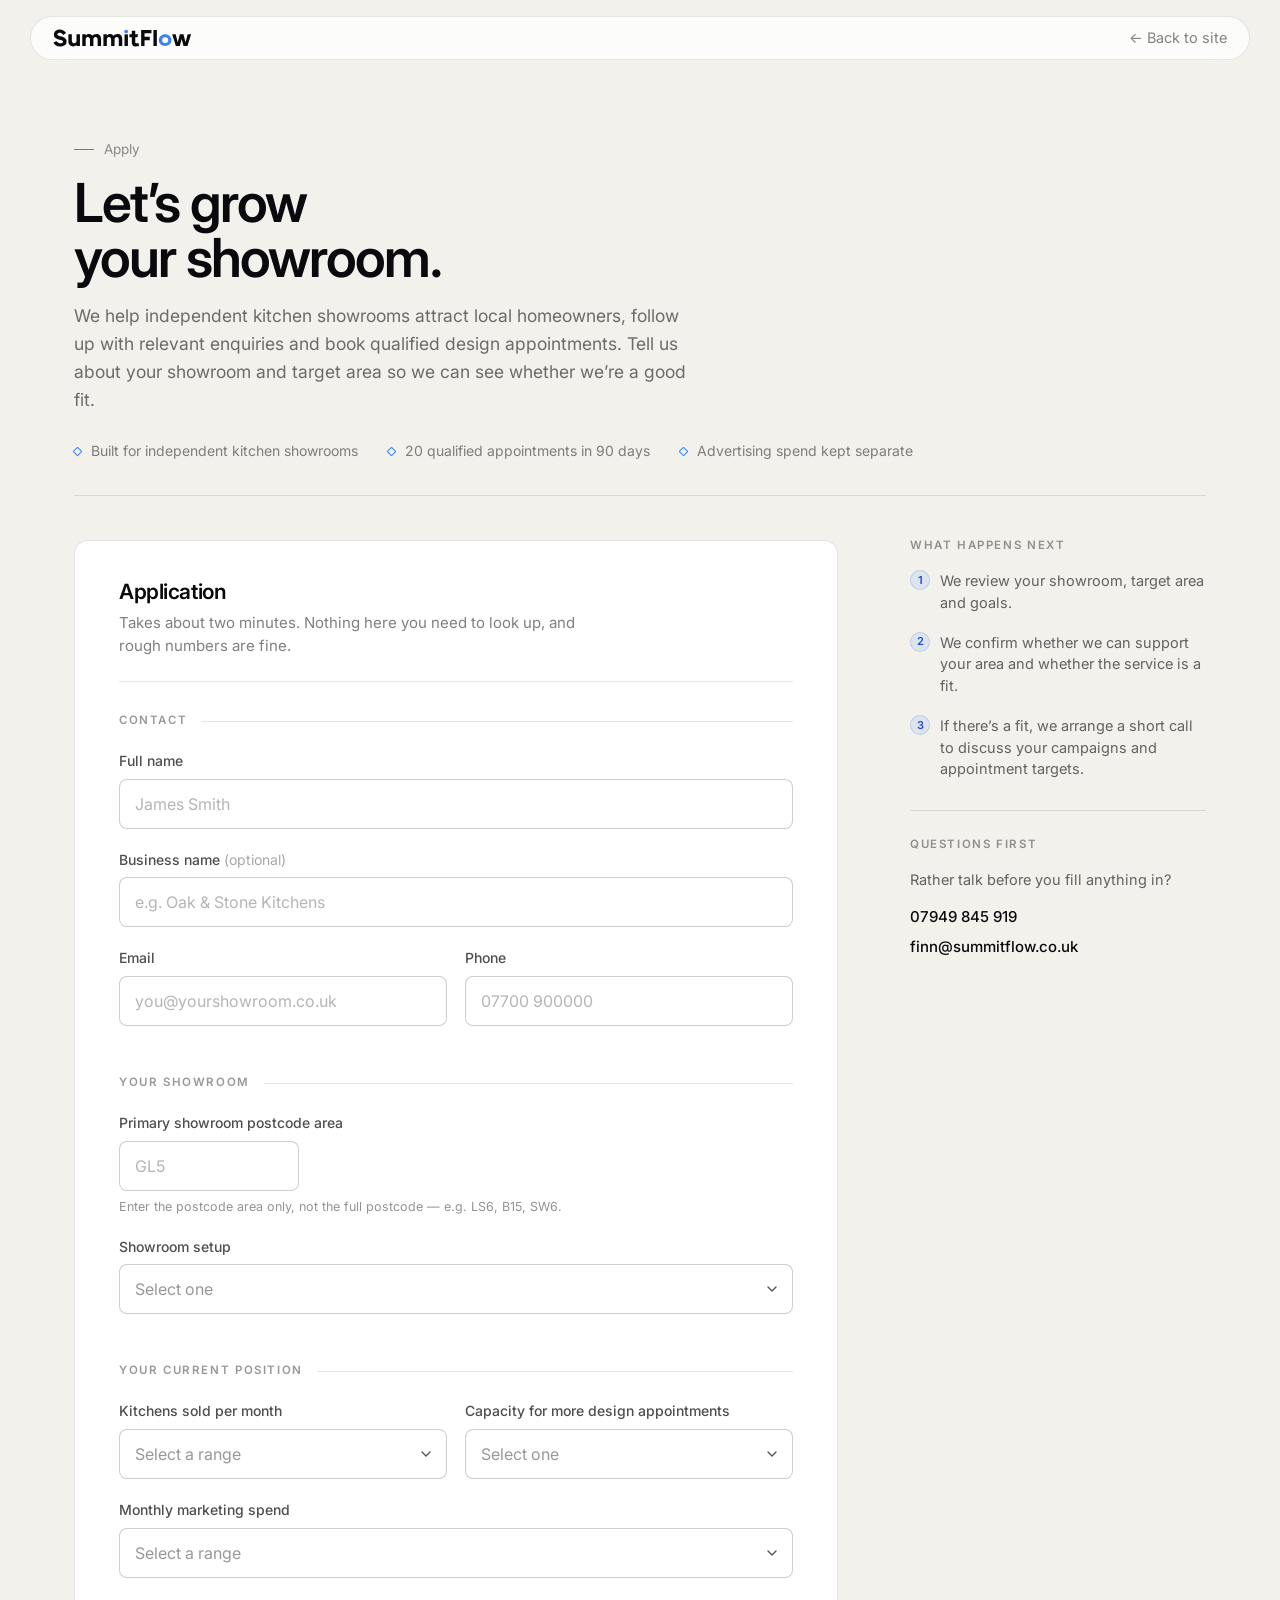
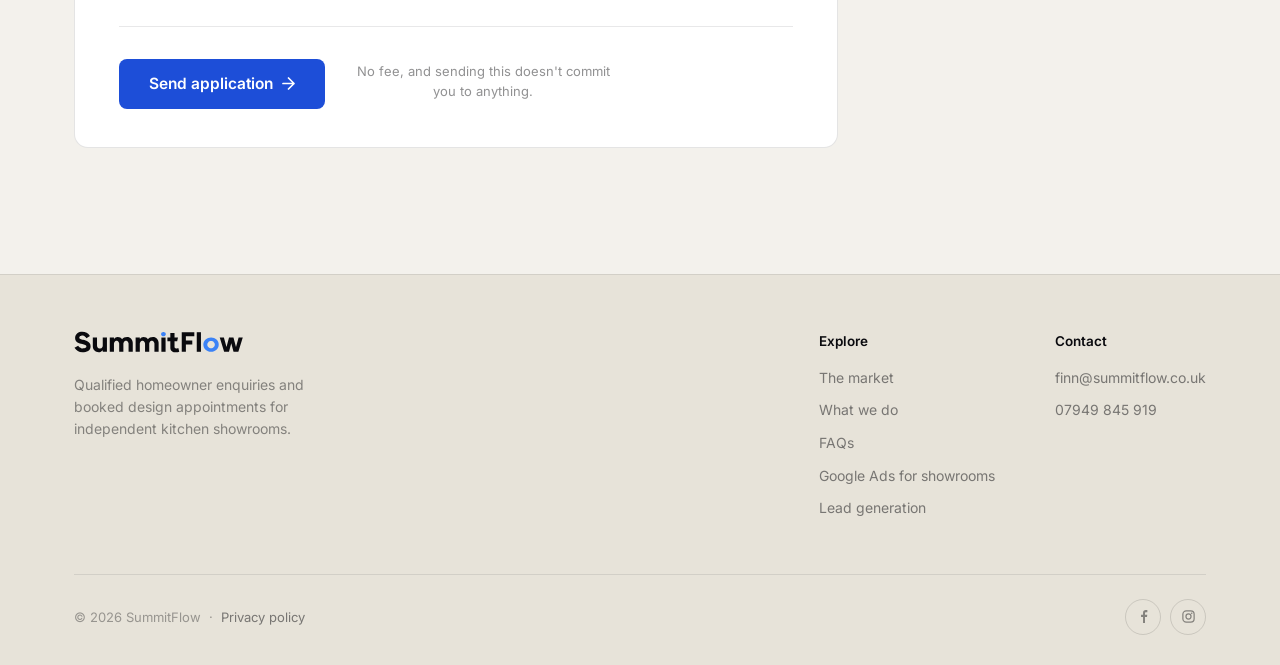
==== commit 25b25edf: "Update application page for kitchen showroom clients" ====
--- a/apply.html
+++ b/apply.html
@@ -1,10 +1,24 @@
 <!DOCTYPE html>
-<html lang="en" class="light">
+<html lang="en-GB" class="light">
 <head>
 <meta charset="UTF-8">
 <meta name="viewport" content="width=device-width, initial-scale=1.0">
-<title>Work with SummitFlow - check if your area is open</title>
-<meta name="description" content="Apply for your postcode area. One MCS-certified heat pump installer per area, across England.">
+<link rel="apple-touch-icon" sizes="180x180" href="/apple-touch-icon.png">
+<link rel="icon" type="image/png" sizes="32x32" href="/favicon-32x32.png">
+<link rel="icon" type="image/png" sizes="16x16" href="/favicon-16x16.png">
+<link rel="manifest" href="/site.webmanifest">
+<title>Work with SummitFlow | Kitchen Showroom Appointments</title>
+<meta name="description" content="Apply to work with SummitFlow, generating qualified homeowner enquiries and booked kitchen design appointments for independent kitchen showrooms.">
+<link rel="canonical" href="https://summitflow.co.uk/apply.html">
+<meta name="robots" content="index,follow">
+<meta property="og:type" content="website">
+<meta property="og:site_name" content="SummitFlow">
+<meta property="og:title" content="Work with SummitFlow | Kitchen Showroom Appointments">
+<meta property="og:description" content="Tell us about your kitchen showroom and target area to explore qualified design appointment generation with SummitFlow.">
+<meta property="og:url" content="https://summitflow.co.uk/apply.html">
+<meta name="twitter:card" content="summary">
+<meta name="twitter:title" content="Work with SummitFlow | Kitchen Showroom Appointments">
+<meta name="twitter:description" content="Tell us about your kitchen showroom and target area to explore qualified design appointment generation with SummitFlow.">
 <link rel="preconnect" href="https://fonts.googleapis.com">
 <link rel="preconnect" href="https://fonts.gstatic.com" crossorigin>
 <link href="https://fonts.googleapis.com/css2?family=Inter:wght@400;500;600;700&display=swap" rel="stylesheet">
@@ -748,7 +762,7 @@
 <body class="page-apply">
 
 <nav class="nav nav--flat" id="nav">
-  <a href="index.html" class="logo" aria-label="SummitFlow home"><svg viewBox="70.6 53.3 179.3 23.3" fill="currentColor" xmlns="http://www.w3.org/2000/svg" role="img" aria-label="SummitFlow"><g> <path d="M88.16,69.59c0,1.18-0.24,2.18-0.72,2.98c-0.48,0.8-1.12,1.44-1.93,1.92c-0.8,0.48-1.72,0.83-2.76,1.05 c-1.04,0.22-2.1,0.33-3.18,0.33c-1.9,0-3.55-0.44-4.96-1.33c-1.41-0.89-2.57-2.01-3.48-3.38l3.91-2.31 c0.22,0.38,0.49,0.74,0.81,1.08c0.33,0.35,0.69,0.65,1.08,0.92c0.39,0.27,0.82,0.48,1.29,0.65c0.46,0.17,0.93,0.25,1.41,0.25 c0.39,0,0.83-0.02,1.3-0.07c0.47-0.05,0.92-0.15,1.33-0.3c0.41-0.15,0.76-0.35,1.04-0.61c0.28-0.26,0.41-0.6,0.41-1.04 c0-0.37-0.11-0.69-0.34-0.95c-0.23-0.26-0.54-0.48-0.93-0.68c-0.4-0.2-0.86-0.37-1.39-0.5c-0.53-0.14-1.11-0.28-1.72-0.41 c-0.81-0.18-1.66-0.4-2.55-0.67c-0.89-0.27-1.7-0.64-2.44-1.11c-0.74-0.47-1.35-1.09-1.84-1.85c-0.48-0.76-0.73-1.73-0.73-2.92 c0-1.09,0.22-2.05,0.65-2.89c0.43-0.84,1.01-1.53,1.72-2.09c0.71-0.55,1.52-0.97,2.43-1.26c0.91-0.29,1.84-0.43,2.78-0.43 c1.74,0,3.29,0.42,4.66,1.26c1.37,0.84,2.53,1.92,3.48,3.24l-3.7,2.52c-0.18-0.34-0.42-0.67-0.71-1.01 c-0.3-0.34-0.63-0.64-1.01-0.92c-0.38-0.28-0.79-0.5-1.23-0.68c-0.45-0.18-0.92-0.27-1.41-0.27c-0.38,0-0.75,0.05-1.13,0.15 c-0.38,0.1-0.72,0.25-1.02,0.44c-0.31,0.2-0.56,0.44-0.76,0.73c-0.2,0.29-0.3,0.61-0.3,0.96c0,0.32,0.11,0.59,0.33,0.81 c0.22,0.23,0.51,0.42,0.87,0.59c0.37,0.17,0.79,0.32,1.27,0.46c0.48,0.14,1,0.28,1.55,0.41c0.87,0.22,1.77,0.47,2.69,0.76 c0.93,0.29,1.78,0.68,2.55,1.18c0.77,0.5,1.41,1.15,1.91,1.94C87.91,67.36,88.16,68.37,88.16,69.59z"/> <path d="M105.48,75.31h-4.44v-1.54c-0.59,0.65-1.24,1.17-1.95,1.55c-0.71,0.38-1.5,0.58-2.37,0.58s-1.68-0.17-2.43-0.5 c-0.75-0.34-1.4-0.79-1.95-1.38c-0.55-0.58-0.99-1.26-1.32-2.03c-0.33-0.77-0.49-1.6-0.49-2.49v-9.27h4.44v8.41 c0,0.45,0.08,0.87,0.24,1.26c0.16,0.38,0.37,0.73,0.65,1.02c0.28,0.3,0.6,0.53,0.96,0.7c0.37,0.17,0.76,0.25,1.17,0.25 c0.41,0,0.8-0.08,1.17-0.25c0.37-0.17,0.69-0.4,0.98-0.7c0.29-0.3,0.51-0.65,0.67-1.05c0.16-0.4,0.24-0.83,0.24-1.29v-8.35h4.44 V75.31z"/> <path d="M126.95,59.64c0.81,0,1.57,0.17,2.29,0.5c0.72,0.34,1.35,0.79,1.88,1.38c0.53,0.58,0.95,1.26,1.26,2.03 c0.31,0.77,0.46,1.6,0.46,2.49v9.27h-4.44V66.9c0-0.43-0.07-0.85-0.22-1.24c-0.15-0.39-0.35-0.74-0.59-1.04 c-0.25-0.3-0.54-0.53-0.87-0.7c-0.34-0.17-0.69-0.25-1.07-0.25c-0.38,0-0.73,0.09-1.07,0.27c-0.34,0.18-0.63,0.41-0.87,0.71 c-0.25,0.3-0.44,0.64-0.59,1.04c-0.15,0.4-0.22,0.82-0.22,1.27v8.35h-4.44V66.9c0-0.43-0.07-0.85-0.22-1.24 c-0.15-0.39-0.35-0.74-0.6-1.04c-0.25-0.3-0.54-0.53-0.88-0.7c-0.34-0.17-0.69-0.25-1.07-0.25c-0.38,0-0.73,0.09-1.07,0.27 c-0.34,0.18-0.63,0.41-0.88,0.71c-0.25,0.3-0.45,0.64-0.6,1.04c-0.15,0.4-0.22,0.82-0.22,1.27v8.35h-4.44V60.24h4.44l0.03,1.63 c0.51-0.67,1.08-1.21,1.7-1.61c0.62-0.4,1.35-0.61,2.18-0.61c1.07,0,1.99,0.21,2.77,0.62c0.78,0.41,1.42,0.97,1.91,1.66 c0.57-0.65,1.29-1.19,2.16-1.63C124.53,59.86,125.63,59.64,126.95,59.64z"/> <path d="M154.34,59.64c0.81,0,1.57,0.17,2.29,0.5c0.72,0.34,1.35,0.79,1.88,1.38c0.53,0.58,0.95,1.26,1.26,2.03 c0.31,0.77,0.46,1.6,0.46,2.49v9.27h-4.44V66.9c0-0.43-0.07-0.85-0.22-1.24c-0.15-0.39-0.35-0.74-0.59-1.04 c-0.25-0.3-0.54-0.53-0.87-0.7c-0.34-0.17-0.69-0.25-1.07-0.25c-0.38,0-0.73,0.09-1.07,0.27c-0.34,0.18-0.63,0.41-0.87,0.71 c-0.25,0.3-0.44,0.64-0.59,1.04c-0.15,0.4-0.22,0.82-0.22,1.27v8.35h-4.44V66.9c0-0.43-0.07-0.85-0.22-1.24s-0.35-0.74-0.6-1.04 c-0.25-0.3-0.54-0.53-0.88-0.7c-0.34-0.17-0.69-0.25-1.07-0.25c-0.38,0-0.73,0.09-1.07,0.27c-0.34,0.18-0.63,0.41-0.88,0.71 c-0.25,0.3-0.45,0.64-0.6,1.04c-0.15,0.4-0.22,0.82-0.22,1.27v8.35h-4.44V60.24h4.44l0.03,1.63c0.51-0.67,1.08-1.21,1.7-1.61 c0.62-0.4,1.35-0.61,2.18-0.61c1.07,0,1.99,0.21,2.77,0.62c0.78,0.41,1.42,0.97,1.91,1.66c0.57-0.65,1.29-1.19,2.16-1.63 C151.92,59.86,153.02,59.64,154.34,59.64z"/> <path d="M163.16,60.24h4.44v15.07h-4.44V60.24z"/> <path d="M182.08,75.34c-0.43,0.16-1.01,0.29-1.73,0.4c-0.72,0.11-1.73,0.16-3.04,0.16c-0.65,0-1.26-0.12-1.82-0.37 c-0.56-0.25-1.05-0.58-1.47-1.01c-0.41-0.42-0.75-0.92-0.99-1.48c-0.25-0.56-0.37-1.17-0.37-1.82l-0.03-7.14h-3.08v-3.85h3.08v-4.8 h4.44v4.8h3.67l-0.86,3.85h-2.81v6.22c0.02,0.43,0.18,0.8,0.49,1.11c0.31,0.31,0.69,0.46,1.14,0.46c0.77,0,1.33-0.08,1.67-0.25 c0.34-0.17,0.6-0.29,0.76-0.37L182.08,75.34z"/> <path d="M189.1,58.73v4.71h6.78v4.29h-6.78v7.58h-4.38V54.58h13.32v4.15H189.1z"/> <path d="M205.06,54.58v20.73h-4.44V54.58H205.06z"/> <path fill="#3B82F6" d="M215.76,75.3c-1.14,0-2.2-0.2-3.2-0.59c-0.99-0.4-1.86-0.94-2.59-1.63c-0.73-0.69-1.31-1.49-1.74-2.42 c-0.42-0.92-0.63-1.9-0.63-2.93c0-1.05,0.22-2.04,0.65-2.97c0.43-0.93,1.02-1.73,1.76-2.42c0.74-0.68,1.61-1.22,2.59-1.61 c0.98-0.4,2.03-0.59,3.16-0.59c1.12,0,2.18,0.2,3.17,0.61c0.99,0.41,1.86,0.95,2.59,1.64c0.73,0.69,1.31,1.5,1.74,2.42 c0.42,0.92,0.63,1.9,0.63,2.93c0,1.05-0.22,2.03-0.65,2.95c-0.43,0.92-1.02,1.72-1.75,2.4c-0.73,0.68-1.6,1.22-2.59,1.61 C217.91,75.11,216.87,75.3,215.76,75.3z M215.78,63.9c-0.61,0-1.16,0.11-1.64,0.33c-0.49,0.22-0.9,0.51-1.24,0.88 c-0.34,0.37-0.61,0.78-0.8,1.24c-0.19,0.46-0.29,0.92-0.29,1.37c0,0.48,0.09,0.94,0.26,1.39c0.17,0.45,0.43,0.86,0.77,1.22 c0.34,0.37,0.76,0.66,1.26,0.88c0.5,0.22,1.06,0.33,1.68,0.33c0.63,0,1.18-0.11,1.67-0.33c0.49-0.22,0.9-0.51,1.24-0.88 c0.34-0.37,0.6-0.77,0.79-1.22c0.18-0.45,0.28-0.91,0.28-1.39c0-0.46-0.1-0.92-0.29-1.37c-0.19-0.46-0.46-0.87-0.8-1.24 c-0.34-0.37-0.75-0.66-1.24-0.88C216.93,64.01,216.39,63.9,215.78,63.9z"/> <path d="M249.36,60.24l-4.68,15.07h-5.12l-2.4-9.03l-2.4,9.03h-5.12l-4.68-15.07h4.38l2.78,10.1l2.69-10.1h4.68l2.69,10.1 l2.78-10.1H249.36z"/> <path fill="#3B82F6" d="M165.33,58.96c-0.35,0-0.68-0.06-0.98-0.18c-0.3-0.12-0.57-0.29-0.79-0.5c-0.23-0.21-0.4-0.46-0.53-0.74 c-0.13-0.28-0.19-0.58-0.19-0.9c0-0.32,0.07-0.62,0.2-0.91c0.13-0.28,0.31-0.53,0.54-0.74c0.23-0.21,0.49-0.37,0.79-0.49 c0.3-0.12,0.62-0.18,0.97-0.18c0.34,0,0.67,0.06,0.97,0.19c0.3,0.12,0.57,0.29,0.79,0.5s0.4,0.46,0.53,0.74 c0.13,0.28,0.19,0.58,0.19,0.9c0,0.32-0.07,0.62-0.2,0.9c-0.13,0.28-0.31,0.53-0.54,0.74c-0.23,0.21-0.49,0.37-0.79,0.49 C165.99,58.9,165.66,58.96,165.33,58.96z"/> </g></svg></a>
+  <a href="/" class="logo" aria-label="SummitFlow home"><svg viewBox="70.6 53.3 179.3 23.3" fill="currentColor" xmlns="http://www.w3.org/2000/svg" role="img" aria-label="SummitFlow"><g> <path d="M88.16,69.59c0,1.18-0.24,2.18-0.72,2.98c-0.48,0.8-1.12,1.44-1.93,1.92c-0.8,0.48-1.72,0.83-2.76,1.05 c-1.04,0.22-2.1,0.33-3.18,0.33c-1.9,0-3.55-0.44-4.96-1.33c-1.41-0.89-2.57-2.01-3.48-3.38l3.91-2.31 c0.22,0.38,0.49,0.74,0.81,1.08c0.33,0.35,0.69,0.65,1.08,0.92c0.39,0.27,0.82,0.48,1.29,0.65c0.46,0.17,0.93,0.25,1.41,0.25 c0.39,0,0.83-0.02,1.3-0.07c0.47-0.05,0.92-0.15,1.33-0.3c0.41-0.15,0.76-0.35,1.04-0.61c0.28-0.26,0.41-0.6,0.41-1.04 c0-0.37-0.11-0.69-0.34-0.95c-0.23-0.26-0.54-0.48-0.93-0.68c-0.4-0.2-0.86-0.37-1.39-0.5c-0.53-0.14-1.11-0.28-1.72-0.41 c-0.81-0.18-1.66-0.4-2.55-0.67c-0.89-0.27-1.7-0.64-2.44-1.11c-0.74-0.47-1.35-1.09-1.84-1.85c-0.48-0.76-0.73-1.73-0.73-2.92 c0-1.09,0.22-2.05,0.65-2.89c0.43-0.84,1.01-1.53,1.72-2.09c0.71-0.55,1.52-0.97,2.43-1.26c0.91-0.29,1.84-0.43,2.78-0.43 c1.74,0,3.29,0.42,4.66,1.26c1.37,0.84,2.53,1.92,3.48,3.24l-3.7,2.52c-0.18-0.34-0.42-0.67-0.71-1.01 c-0.3-0.34-0.63-0.64-1.01-0.92c-0.38-0.28-0.79-0.5-1.23-0.68c-0.45-0.18-0.92-0.27-1.41-0.27c-0.38,0-0.75,0.05-1.13,0.15 c-0.38,0.1-0.72,0.25-1.02,0.44c-0.31,0.2-0.56,0.44-0.76,0.73c-0.2,0.29-0.3,0.61-0.3,0.96c0,0.32,0.11,0.59,0.33,0.81 c0.22,0.23,0.51,0.42,0.87,0.59c0.37,0.17,0.79,0.32,1.27,0.46c0.48,0.14,1,0.28,1.55,0.41c0.87,0.22,1.77,0.47,2.69,0.76 c0.93,0.29,1.78,0.68,2.55,1.18c0.77,0.5,1.41,1.15,1.91,1.94C87.91,67.36,88.16,68.37,88.16,69.59z"/> <path d="M105.48,75.31h-4.44v-1.54c-0.59,0.65-1.24,1.17-1.95,1.55c-0.71,0.38-1.5,0.58-2.37,0.58s-1.68-0.17-2.43-0.5 c-0.75-0.34-1.4-0.79-1.95-1.38c-0.55-0.58-0.99-1.26-1.32-2.03c-0.33-0.77-0.49-1.6-0.49-2.49v-9.27h4.44v8.41 c0,0.45,0.08,0.87,0.24,1.26c0.16,0.38,0.37,0.73,0.65,1.02c0.28,0.3,0.6,0.53,0.96,0.7c0.37,0.17,0.76,0.25,1.17,0.25 c0.41,0,0.8-0.08,1.17-0.25c0.37-0.17,0.69-0.4,0.98-0.7c0.29-0.3,0.51-0.65,0.67-1.05c0.16-0.4,0.24-0.83,0.24-1.29v-8.35h4.44 V75.31z"/> <path d="M126.95,59.64c0.81,0,1.57,0.17,2.29,0.5c0.72,0.34,1.35,0.79,1.88,1.38c0.53,0.58,0.95,1.26,1.26,2.03 c0.31,0.77,0.46,1.6,0.46,2.49v9.27h-4.44V66.9c0-0.43-0.07-0.85-0.22-1.24c-0.15-0.39-0.35-0.74-0.59-1.04 c-0.25-0.3-0.54-0.53-0.87-0.7c-0.34-0.17-0.69-0.25-1.07-0.25c-0.38,0-0.73,0.09-1.07,0.27c-0.34,0.18-0.63,0.41-0.87,0.71 c-0.25,0.3-0.44,0.64-0.59,1.04c-0.15,0.4-0.22,0.82-0.22,1.27v8.35h-4.44V66.9c0-0.43-0.07-0.85-0.22-1.24 c-0.15-0.39-0.35-0.74-0.6-1.04c-0.25-0.3-0.54-0.53-0.88-0.7c-0.34-0.17-0.69-0.25-1.07-0.25c-0.38,0-0.73,0.09-1.07,0.27 c-0.34,0.18-0.63,0.41-0.88,0.71c-0.25,0.3-0.45,0.64-0.6,1.04c-0.15,0.4-0.22,0.82-0.22,1.27v8.35h-4.44V60.24h4.44l0.03,1.63 c0.51-0.67,1.08-1.21,1.7-1.61c0.62-0.4,1.35-0.61,2.18-0.61c1.07,0,1.99,0.21,2.77,0.62c0.78,0.41,1.42,0.97,1.91,1.66 c0.57-0.65,1.29-1.19,2.16-1.63C124.53,59.86,125.63,59.64,126.95,59.64z"/> <path d="M154.34,59.64c0.81,0,1.57,0.17,2.29,0.5c0.72,0.34,1.35,0.79,1.88,1.38c0.53,0.58,0.95,1.26,1.26,2.03 c0.31,0.77,0.46,1.6,0.46,2.49v9.27h-4.44V66.9c0-0.43-0.07-0.85-0.22-1.24c-0.15-0.39-0.35-0.74-0.59-1.04 c-0.25-0.3-0.54-0.53-0.87-0.7c-0.34-0.17-0.69-0.25-1.07-0.25c-0.38,0-0.73,0.09-1.07,0.27c-0.34,0.18-0.63,0.41-0.87,0.71 c-0.25,0.3-0.44,0.64-0.59,1.04c-0.15,0.4-0.22,0.82-0.22,1.27v8.35h-4.44V66.9c0-0.43-0.07-0.85-0.22-1.24s-0.35-0.74-0.6-1.04 c-0.25-0.3-0.54-0.53-0.88-0.7c-0.34-0.17-0.69-0.25-1.07-0.25c-0.38,0-0.73,0.09-1.07,0.27c-0.34,0.18-0.63,0.41-0.88,0.71 c-0.25,0.3-0.45,0.64-0.6,1.04c-0.15,0.4-0.22,0.82-0.22,1.27v8.35h-4.44V60.24h4.44l0.03,1.63c0.51-0.67,1.08-1.21,1.7-1.61 c0.62-0.4,1.35-0.61,2.18-0.61c1.07,0,1.99,0.21,2.77,0.62c0.78,0.41,1.42,0.97,1.91,1.66c0.57-0.65,1.29-1.19,2.16-1.63 C151.92,59.86,153.02,59.64,154.34,59.64z"/> <path d="M163.16,60.24h4.44v15.07h-4.44V60.24z"/> <path d="M182.08,75.34c-0.43,0.16-1.01,0.29-1.73,0.4c-0.72,0.11-1.73,0.16-3.04,0.16c-0.65,0-1.26-0.12-1.82-0.37 c-0.56-0.25-1.05-0.58-1.47-1.01c-0.41-0.42-0.75-0.92-0.99-1.48c-0.25-0.56-0.37-1.17-0.37-1.82l-0.03-7.14h-3.08v-3.85h3.08v-4.8 h4.44v4.8h3.67l-0.86,3.85h-2.81v6.22c0.02,0.43,0.18,0.8,0.49,1.11c0.31,0.31,0.69,0.46,1.14,0.46c0.77,0,1.33-0.08,1.67-0.25 c0.34-0.17,0.6-0.29,0.76-0.37L182.08,75.34z"/> <path d="M189.1,58.73v4.71h6.78v4.29h-6.78v7.58h-4.38V54.58h13.32v4.15H189.1z"/> <path d="M205.06,54.58v20.73h-4.44V54.58H205.06z"/> <path fill="#3B82F6" d="M215.76,75.3c-1.14,0-2.2-0.2-3.2-0.59c-0.99-0.4-1.86-0.94-2.59-1.63c-0.73-0.69-1.31-1.49-1.74-2.42 c-0.42-0.92-0.63-1.9-0.63-2.93c0-1.05,0.22-2.04,0.65-2.97c0.43-0.93,1.02-1.73,1.76-2.42c0.74-0.68,1.61-1.22,2.59-1.61 c0.98-0.4,2.03-0.59,3.16-0.59c1.12,0,2.18,0.2,3.17,0.61c0.99,0.41,1.86,0.95,2.59,1.64c0.73,0.69,1.31,1.5,1.74,2.42 c0.42,0.92,0.63,1.9,0.63,2.93c0,1.05-0.22,2.03-0.65,2.95c-0.43,0.92-1.02,1.72-1.75,2.4c-0.73,0.68-1.6,1.22-2.59,1.61 C217.91,75.11,216.87,75.3,215.76,75.3z M215.78,63.9c-0.61,0-1.16,0.11-1.64,0.33c-0.49,0.22-0.9,0.51-1.24,0.88 c-0.34,0.37-0.61,0.78-0.8,1.24c-0.19,0.46-0.29,0.92-0.29,1.37c0,0.48,0.09,0.94,0.26,1.39c0.17,0.45,0.43,0.86,0.77,1.22 c0.34,0.37,0.76,0.66,1.26,0.88c0.5,0.22,1.06,0.33,1.68,0.33c0.63,0,1.18-0.11,1.67-0.33c0.49-0.22,0.9-0.51,1.24-0.88 c0.34-0.37,0.6-0.77,0.79-1.22c0.18-0.45,0.28-0.91,0.28-1.39c0-0.46-0.1-0.92-0.29-1.37c-0.19-0.46-0.46-0.87-0.8-1.24 c-0.34-0.37-0.75-0.66-1.24-0.88C216.93,64.01,216.39,63.9,215.78,63.9z"/> <path d="M249.36,60.24l-4.68,15.07h-5.12l-2.4-9.03l-2.4,9.03h-5.12l-4.68-15.07h4.38l2.78,10.1l2.69-10.1h4.68l2.69,10.1 l2.78-10.1H249.36z"/> <path fill="#3B82F6" d="M165.33,58.96c-0.35,0-0.68-0.06-0.98-0.18c-0.3-0.12-0.57-0.29-0.79-0.5c-0.23-0.21-0.4-0.46-0.53-0.74 c-0.13-0.28-0.19-0.58-0.19-0.9c0-0.32,0.07-0.62,0.2-0.91c0.13-0.28,0.31-0.53,0.54-0.74c0.23-0.21,0.49-0.37,0.79-0.49 c0.3-0.12,0.62-0.18,0.97-0.18c0.34,0,0.67,0.06,0.97,0.19c0.3,0.12,0.57,0.29,0.79,0.5s0.4,0.46,0.53,0.74 c0.13,0.28,0.19,0.58,0.19,0.9c0,0.32-0.07,0.62-0.2,0.9c-0.13,0.28-0.31,0.53-0.54,0.74c-0.23,0.21-0.49,0.37-0.79,0.49 C165.99,58.9,165.66,58.96,165.33,58.96z"/> </g></svg></a>
   <a href="index.html" class="back">&larr; Back to site</a>
 </nav>
 
@@ -757,12 +771,12 @@
 
     <header class="apply-head">
       <p class="eyebrow ha a1">Apply</p>
-      <h1 class="apply-h1 ha a2">Claim your postcode area.</h1>
-      <p class="apply-lead ha a3">We run ads for one installer per postcode area. Tell us which area you want and we'll check whether it's still open before anything else happens.</p>
+      <h1 class="apply-h1 ha a2">Let’s grow your showroom.</h1>
+      <p class="apply-lead ha a3">We help independent kitchen showrooms attract local homeowners, follow up with relevant enquiries and book qualified design appointments. Tell us about your showroom and target area so we can see whether we’re a good fit.</p>
       <ul class="facts ha a4">
-        <li>One installer per postcode area</li>
-        <li>MCS-certified installers only</li>
-        <li>England</li>
+        <li>Built for independent kitchen showrooms</li>
+        <li>20 qualified appointments in 90 days</li>
+        <li>Advertising spend kept separate</li>
       </ul>
     </header>
 
@@ -790,7 +804,7 @@
 
               <div class="field">
                 <label for="f-biz">Business name <span class="opt">(optional)</span></label>
-                <input id="f-biz" name="business_name" type="text" placeholder="Avon Renewables Ltd"
+                <input id="f-biz" name="business_name" type="text" placeholder="e.g. Oak & Stone Kitchens"
                        autocomplete="organization" autocapitalize="words">
                 <p class="err" aria-live="polite"></p>
               </div>
@@ -798,7 +812,7 @@
               <div class="pair">
                 <div class="field">
                   <label for="f-email">Email</label>
-                  <input id="f-email" name="email" type="email" placeholder="james@avonrenew.co.uk"
+                  <input id="f-email" name="email" type="email" placeholder="you@yourshowroom.co.uk"
                          autocomplete="email" inputmode="email" autocapitalize="off" autocorrect="off"
                          spellcheck="false" required
                          data-req="We need an email to reply to."
@@ -816,53 +830,54 @@
             </div>
 
             <div class="grp">
-              <p class="grp-h">Coverage</p>
+              <p class="grp-h">Your showroom</p>
 
               <div class="field field--pc">
-                <label for="f-pc">Main postcode area</label>
+                <label for="f-pc">Primary showroom postcode area</label>
                 <input id="f-pc" name="postcode_area" type="text" placeholder="GL5" maxlength="4"
                        autocomplete="postal-code" autocapitalize="characters" autocorrect="off"
                        spellcheck="false" pattern="[A-Za-z]{1,2}[0-9][0-9A-Za-z]?" required
-                       data-req="Which area do you want?"
-                       data-bad="Letters and the first number only, like GL5 or PE12.">
-                <p class="hint">Letters and the first number only &mdash; GL5, PE12, SW6.</p>
+                       data-req="Tell us where your showroom is based."
+                       data-bad="Enter a postcode area such as LS6, B15 or SW6.">
+                <p class="hint">Enter the postcode area only, not the full postcode &mdash; e.g. LS6, B15, SW6.</p>
                 <p class="err" aria-live="polite"></p>
               </div>
 
               <div class="field">
-                <label for="f-mcs">MCS certification</label>
-                <select id="f-mcs" name="mcs_certified" required data-req="Let us know where you stand on MCS.">
+                <label for="f-showroom">Showroom setup</label>
+                <select id="f-showroom" name="showroom_setup" required data-req="Tell us about your showroom setup.">
                   <option value="" disabled selected>Select one</option>
-                  <option>Yes - fully certified</option>
-                  <option>In progress</option>
-                  <option>No</option>
+                  <option>Customer-facing kitchen showroom</option>
+                  <option>Kitchen design studio by appointment</option>
+                  <option>Showroom opening soon</option>
+                  <option>No physical showroom</option>
                 </select>
                 <p class="err" aria-live="polite"></p>
               </div>
             </div>
 
             <div class="grp">
-              <p class="grp-h">Current position</p>
+              <p class="grp-h">Your current position</p>
 
               <div class="pair">
                 <div class="field">
-                  <label for="f-inst">Installs a month</label>
+                  <label for="f-inst">Kitchens sold per month</label>
                   <select id="f-inst" name="monthly_installs" required data-req="Roughly is fine.">
                     <option value="" disabled selected>Select a range</option>
-                    <option>0-2 per month</option>
-                    <option>3-5 per month</option>
-                    <option>6-10 per month</option>
-                    <option>10+ per month</option>
+                    <option>0-2 kitchens per month</option>
+                    <option>3-5 kitchens per month</option>
+                    <option>6-10 kitchens per month</option>
+                    <option>10+ kitchens per month</option>
                   </select>
                   <p class="err" aria-live="polite"></p>
                 </div>
                 <div class="field">
-                  <label for="f-cap">Capacity for more work</label>
+                  <label for="f-cap">Capacity for more design appointments</label>
                   <select id="f-cap" name="spare_capacity" required data-req="Tell us what you could take on.">
                     <option value="" disabled selected>Select one</option>
-                    <option>Yes - we could take more tomorrow</option>
-                    <option>Some - a few more a month</option>
-                    <option>Not yet - hiring first</option>
+                    <option>Yes - we have room for more appointments</option>
+                    <option>Some - a few more each month</option>
+                    <option>Not yet - designers are fully booked</option>
                   </select>
                   <p class="err" aria-live="polite"></p>
                 </div>
@@ -896,7 +911,7 @@
               <svg width="20" height="15" viewBox="0 0 22 16" fill="none" aria-hidden="true"><path d="M2 8.4 8 14 20 2" stroke="#16803D" stroke-width="2.4" stroke-linecap="round" stroke-linejoin="round"/></svg>
             </div>
             <h2>Application received</h2>
-            <p>We'll check whether your area is free and come back within one working day. Anything urgent, call <a href="tel:07949845919">07949 845 919</a>.</p>
+            <p>We’ll review your showroom and target area and come back within one working day. Anything urgent, call <a href="tel:07949845919">07949 845 919</a>.</p>
           </div>
         </div>
       </div>
@@ -905,9 +920,9 @@
         <div class="side-block">
           <h2>What happens next</h2>
           <ol>
-            <li>We check whether your postcode area is already taken.</li>
-            <li>You hear back within one working day either way.</li>
-            <li>If it's open, twenty minutes on the phone. You decide after that.</li>
+            <li>We review your showroom, target area and goals.</li>
+            <li>We confirm whether we can support your area and whether the service is a fit.</li>
+            <li>If there’s a fit, we arrange a short call to discuss your campaigns and appointment targets.</li>
           </ol>
         </div>
         <div class="side-block side-contact">
@@ -927,14 +942,16 @@
     <div class="f-top">
       <div>
         <a href="index.html" class="logo" aria-label="SummitFlow home"><svg viewBox="70.6 53.3 179.3 23.3" fill="currentColor" xmlns="http://www.w3.org/2000/svg" role="img" aria-label="SummitFlow"><g> <path d="M88.16,69.59c0,1.18-0.24,2.18-0.72,2.98c-0.48,0.8-1.12,1.44-1.93,1.92c-0.8,0.48-1.72,0.83-2.76,1.05 c-1.04,0.22-2.1,0.33-3.18,0.33c-1.9,0-3.55-0.44-4.96-1.33c-1.41-0.89-2.57-2.01-3.48-3.38l3.91-2.31 c0.22,0.38,0.49,0.74,0.81,1.08c0.33,0.35,0.69,0.65,1.08,0.92c0.39,0.27,0.82,0.48,1.29,0.65c0.46,0.17,0.93,0.25,1.41,0.25 c0.39,0,0.83-0.02,1.3-0.07c0.47-0.05,0.92-0.15,1.33-0.3c0.41-0.15,0.76-0.35,1.04-0.61c0.28-0.26,0.41-0.6,0.41-1.04 c0-0.37-0.11-0.69-0.34-0.95c-0.23-0.26-0.54-0.48-0.93-0.68c-0.4-0.2-0.86-0.37-1.39-0.5c-0.53-0.14-1.11-0.28-1.72-0.41 c-0.81-0.18-1.66-0.4-2.55-0.67c-0.89-0.27-1.7-0.64-2.44-1.11c-0.74-0.47-1.35-1.09-1.84-1.85c-0.48-0.76-0.73-1.73-0.73-2.92 c0-1.09,0.22-2.05,0.65-2.89c0.43-0.84,1.01-1.53,1.72-2.09c0.71-0.55,1.52-0.97,2.43-1.26c0.91-0.29,1.84-0.43,2.78-0.43 c1.74,0,3.29,0.42,4.66,1.26c1.37,0.84,2.53,1.92,3.48,3.24l-3.7,2.52c-0.18-0.34-0.42-0.67-0.71-1.01 c-0.3-0.34-0.63-0.64-1.01-0.92c-0.38-0.28-0.79-0.5-1.23-0.68c-0.45-0.18-0.92-0.27-1.41-0.27c-0.38,0-0.75,0.05-1.13,0.15 c-0.38,0.1-0.72,0.25-1.02,0.44c-0.31,0.2-0.56,0.44-0.76,0.73c-0.2,0.29-0.3,0.61-0.3,0.96c0,0.32,0.11,0.59,0.33,0.81 c0.22,0.23,0.51,0.42,0.87,0.59c0.37,0.17,0.79,0.32,1.27,0.46c0.48,0.14,1,0.28,1.55,0.41c0.87,0.22,1.77,0.47,2.69,0.76 c0.93,0.29,1.78,0.68,2.55,1.18c0.77,0.5,1.41,1.15,1.91,1.94C87.91,67.36,88.16,68.37,88.16,69.59z"/> <path d="M105.48,75.31h-4.44v-1.54c-0.59,0.65-1.24,1.17-1.95,1.55c-0.71,0.38-1.5,0.58-2.37,0.58s-1.68-0.17-2.43-0.5 c-0.75-0.34-1.4-0.79-1.95-1.38c-0.55-0.58-0.99-1.26-1.32-2.03c-0.33-0.77-0.49-1.6-0.49-2.49v-9.27h4.44v8.41 c0,0.45,0.08,0.87,0.24,1.26c0.16,0.38,0.37,0.73,0.65,1.02c0.28,0.3,0.6,0.53,0.96,0.7c0.37,0.17,0.76,0.25,1.17,0.25 c0.41,0,0.8-0.08,1.17-0.25c0.37-0.17,0.69-0.4,0.98-0.7c0.29-0.3,0.51-0.65,0.67-1.05c0.16-0.4,0.24-0.83,0.24-1.29v-8.35h4.44 V75.31z"/> <path d="M126.95,59.64c0.81,0,1.57,0.17,2.29,0.5c0.72,0.34,1.35,0.79,1.88,1.38c0.53,0.58,0.95,1.26,1.26,2.03 c0.31,0.77,0.46,1.6,0.46,2.49v9.27h-4.44V66.9c0-0.43-0.07-0.85-0.22-1.24c-0.15-0.39-0.35-0.74-0.59-1.04 c-0.25-0.3-0.54-0.53-0.87-0.7c-0.34-0.17-0.69-0.25-1.07-0.25c-0.38,0-0.73,0.09-1.07,0.27c-0.34,0.18-0.63,0.41-0.87,0.71 c-0.25,0.3-0.44,0.64-0.59,1.04c-0.15,0.4-0.22,0.82-0.22,1.27v8.35h-4.44V66.9c0-0.43-0.07-0.85-0.22-1.24 c-0.15-0.39-0.35-0.74-0.6-1.04c-0.25-0.3-0.54-0.53-0.88-0.7c-0.34-0.17-0.69-0.25-1.07-0.25c-0.38,0-0.73,0.09-1.07,0.27 c-0.34,0.18-0.63,0.41-0.88,0.71c-0.25,0.3-0.45,0.64-0.6,1.04c-0.15,0.4-0.22,0.82-0.22,1.27v8.35h-4.44V60.24h4.44l0.03,1.63 c0.51-0.67,1.08-1.21,1.7-1.61c0.62-0.4,1.35-0.61,2.18-0.61c1.07,0,1.99,0.21,2.77,0.62c0.78,0.41,1.42,0.97,1.91,1.66 c0.57-0.65,1.29-1.19,2.16-1.63C124.53,59.86,125.63,59.64,126.95,59.64z"/> <path d="M154.34,59.64c0.81,0,1.57,0.17,2.29,0.5c0.72,0.34,1.35,0.79,1.88,1.38c0.53,0.58,0.95,1.26,1.26,2.03 c0.31,0.77,0.46,1.6,0.46,2.49v9.27h-4.44V66.9c0-0.43-0.07-0.85-0.22-1.24c-0.15-0.39-0.35-0.74-0.59-1.04 c-0.25-0.3-0.54-0.53-0.87-0.7c-0.34-0.17-0.69-0.25-1.07-0.25c-0.38,0-0.73,0.09-1.07,0.27c-0.34,0.18-0.63,0.41-0.87,0.71 c-0.25,0.3-0.44,0.64-0.59,1.04c-0.15,0.4-0.22,0.82-0.22,1.27v8.35h-4.44V66.9c0-0.43-0.07-0.85-0.22-1.24s-0.35-0.74-0.6-1.04 c-0.25-0.3-0.54-0.53-0.88-0.7c-0.34-0.17-0.69-0.25-1.07-0.25c-0.38,0-0.73,0.09-1.07,0.27c-0.34,0.18-0.63,0.41-0.88,0.71 c-0.25,0.3-0.45,0.64-0.6,1.04c-0.15,0.4-0.22,0.82-0.22,1.27v8.35h-4.44V60.24h4.44l0.03,1.63c0.51-0.67,1.08-1.21,1.7-1.61 c0.62-0.4,1.35-0.61,2.18-0.61c1.07,0,1.99,0.21,2.77,0.62c0.78,0.41,1.42,0.97,1.91,1.66c0.57-0.65,1.29-1.19,2.16-1.63 C151.92,59.86,153.02,59.64,154.34,59.64z"/> <path d="M163.16,60.24h4.44v15.07h-4.44V60.24z"/> <path d="M182.08,75.34c-0.43,0.16-1.01,0.29-1.73,0.4c-0.72,0.11-1.73,0.16-3.04,0.16c-0.65,0-1.26-0.12-1.82-0.37 c-0.56-0.25-1.05-0.58-1.47-1.01c-0.41-0.42-0.75-0.92-0.99-1.48c-0.25-0.56-0.37-1.17-0.37-1.82l-0.03-7.14h-3.08v-3.85h3.08v-4.8 h4.44v4.8h3.67l-0.86,3.85h-2.81v6.22c0.02,0.43,0.18,0.8,0.49,1.11c0.31,0.31,0.69,0.46,1.14,0.46c0.77,0,1.33-0.08,1.67-0.25 c0.34-0.17,0.6-0.29,0.76-0.37L182.08,75.34z"/> <path d="M189.1,58.73v4.71h6.78v4.29h-6.78v7.58h-4.38V54.58h13.32v4.15H189.1z"/> <path d="M205.06,54.58v20.73h-4.44V54.58H205.06z"/> <path fill="#3B82F6" d="M215.76,75.3c-1.14,0-2.2-0.2-3.2-0.59c-0.99-0.4-1.86-0.94-2.59-1.63c-0.73-0.69-1.31-1.49-1.74-2.42 c-0.42-0.92-0.63-1.9-0.63-2.93c0-1.05,0.22-2.04,0.65-2.97c0.43-0.93,1.02-1.73,1.76-2.42c0.74-0.68,1.61-1.22,2.59-1.61 c0.98-0.4,2.03-0.59,3.16-0.59c1.12,0,2.18,0.2,3.17,0.61c0.99,0.41,1.86,0.95,2.59,1.64c0.73,0.69,1.31,1.5,1.74,2.42 c0.42,0.92,0.63,1.9,0.63,2.93c0,1.05-0.22,2.03-0.65,2.95c-0.43,0.92-1.02,1.72-1.75,2.4c-0.73,0.68-1.6,1.22-2.59,1.61 C217.91,75.11,216.87,75.3,215.76,75.3z M215.78,63.9c-0.61,0-1.16,0.11-1.64,0.33c-0.49,0.22-0.9,0.51-1.24,0.88 c-0.34,0.37-0.61,0.78-0.8,1.24c-0.19,0.46-0.29,0.92-0.29,1.37c0,0.48,0.09,0.94,0.26,1.39c0.17,0.45,0.43,0.86,0.77,1.22 c0.34,0.37,0.76,0.66,1.26,0.88c0.5,0.22,1.06,0.33,1.68,0.33c0.63,0,1.18-0.11,1.67-0.33c0.49-0.22,0.9-0.51,1.24-0.88 c0.34-0.37,0.6-0.77,0.79-1.22c0.18-0.45,0.28-0.91,0.28-1.39c0-0.46-0.1-0.92-0.29-1.37c-0.19-0.46-0.46-0.87-0.8-1.24 c-0.34-0.37-0.75-0.66-1.24-0.88C216.93,64.01,216.39,63.9,215.78,63.9z"/> <path d="M249.36,60.24l-4.68,15.07h-5.12l-2.4-9.03l-2.4,9.03h-5.12l-4.68-15.07h4.38l2.78,10.1l2.69-10.1h4.68l2.69,10.1 l2.78-10.1H249.36z"/> <path fill="#3B82F6" d="M165.33,58.96c-0.35,0-0.68-0.06-0.98-0.18c-0.3-0.12-0.57-0.29-0.79-0.5c-0.23-0.21-0.4-0.46-0.53-0.74 c-0.13-0.28-0.19-0.58-0.19-0.9c0-0.32,0.07-0.62,0.2-0.91c0.13-0.28,0.31-0.53,0.54-0.74c0.23-0.21,0.49-0.37,0.79-0.49 c0.3-0.12,0.62-0.18,0.97-0.18c0.34,0,0.67,0.06,0.97,0.19c0.3,0.12,0.57,0.29,0.79,0.5s0.4,0.46,0.53,0.74 c0.13,0.28,0.19,0.58,0.19,0.9c0,0.32-0.07,0.62-0.2,0.9c-0.13,0.28-0.31,0.53-0.54,0.74c-0.23,0.21-0.49,0.37-0.79,0.49 C165.99,58.9,165.66,58.96,165.33,58.96z"/> </g></svg></a>
-        <p class="f-tag">Heat pump surveys for MCS-certified installers across England.</p>
+        <p class="f-tag">Qualified homeowner enquiries and booked design appointments for independent kitchen showrooms.</p>
       </div>
       <div class="f-cols">
         <div class="f-col">
-          <h4>Site</h4>
-          <a href="index.html#market">The market</a>
-          <a href="index.html#offer">What we do</a>
-          <a href="index.html#faq">FAQs</a>
+          <h4>Explore</h4>
+          <a href="/#market">The market</a>
+          <a href="/#offer">What we do</a>
+          <a href="/#faq">FAQs</a>
+          <a href="/google-ads-kitchen-showrooms.html">Google Ads for showrooms</a>
+          <a href="/kitchen-showroom-lead-generation.html">Lead generation</a>
         </div>
         <div class="f-col">
           <h4>Contact</h4>
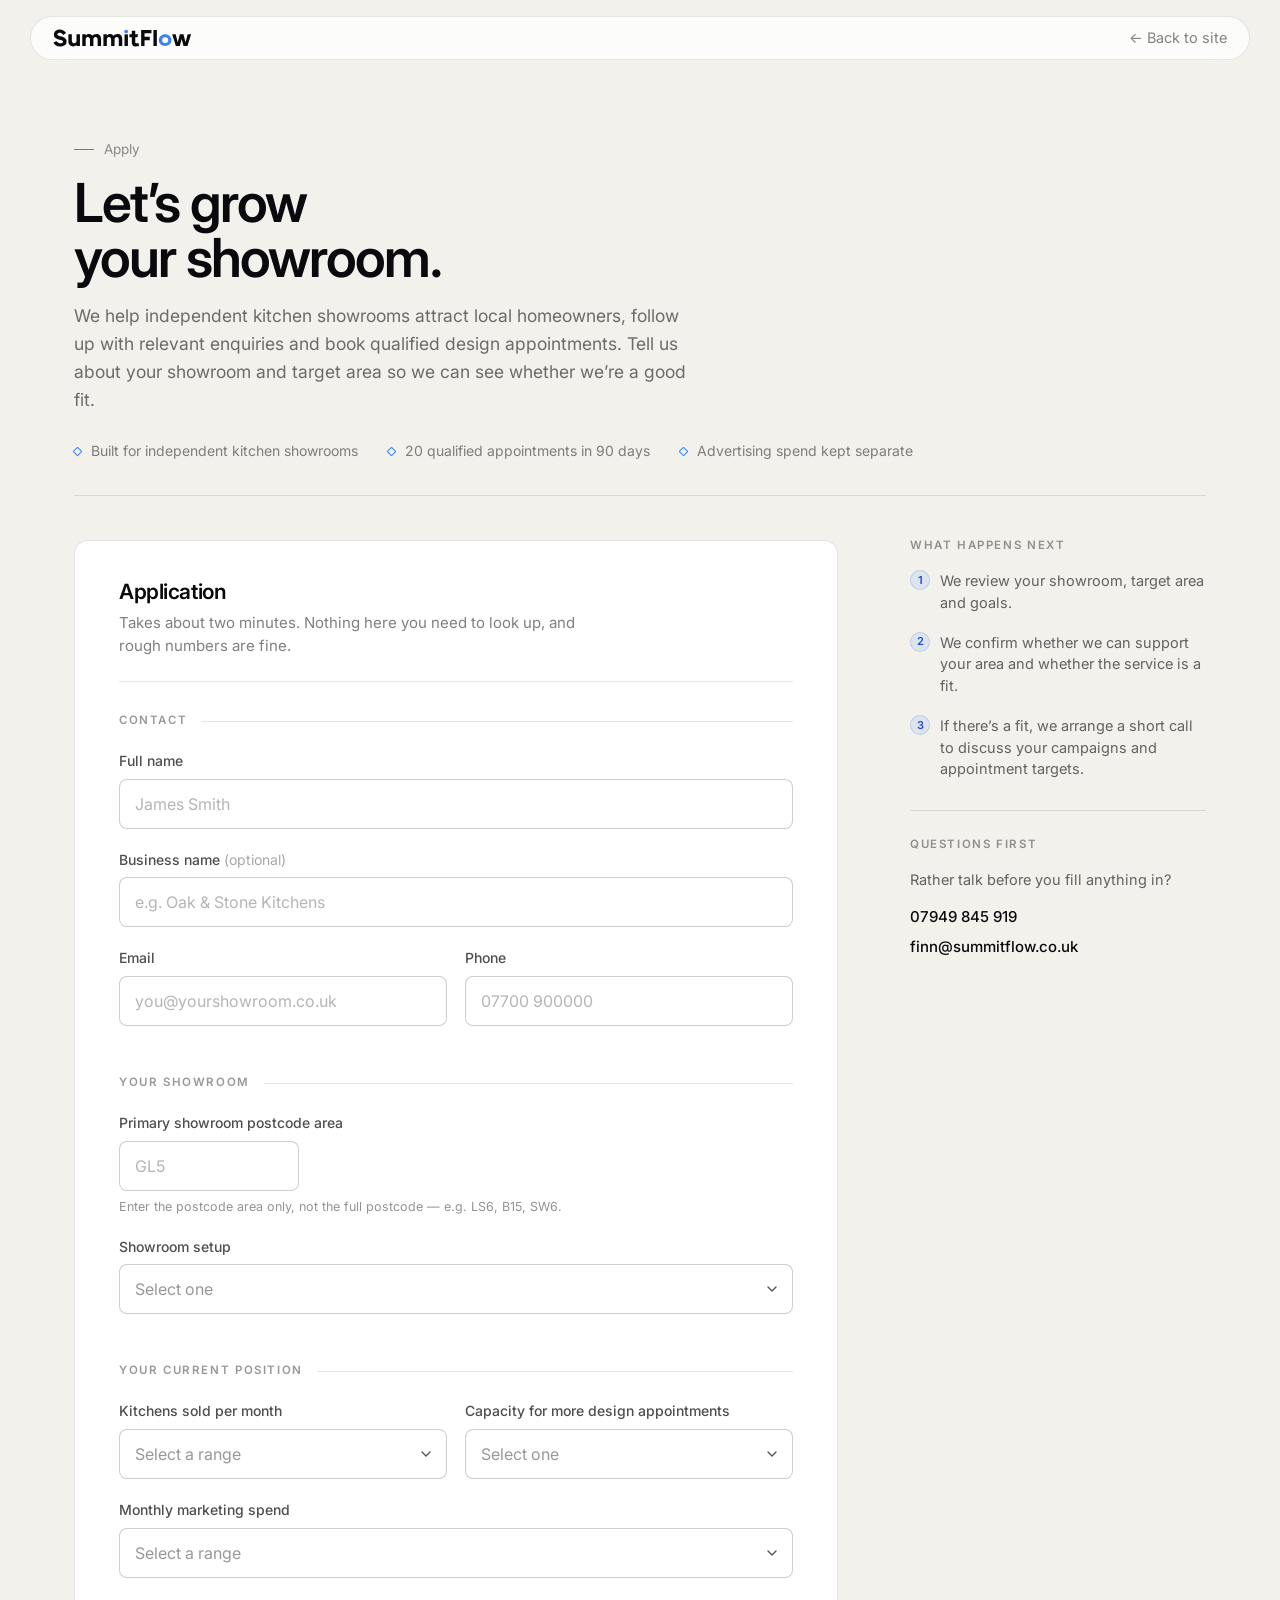
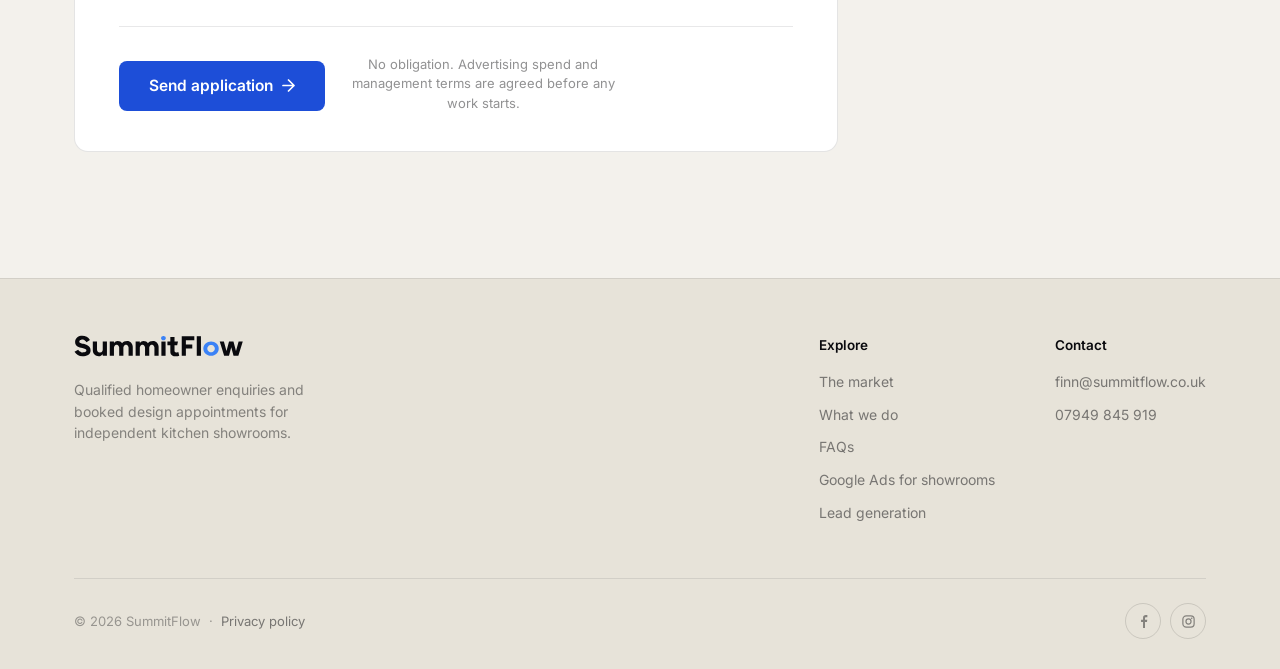
==== commit ef17e8a8: "Align application fields with kitchen showroom qualification" ====
--- a/apply.html
+++ b/apply.html
@@ -862,7 +862,7 @@
               <div class="pair">
                 <div class="field">
                   <label for="f-inst">Kitchens sold per month</label>
-                  <select id="f-inst" name="monthly_installs" required data-req="Roughly is fine.">
+                  <select id="f-inst" name="kitchens_sold_per_month" required data-req="Roughly is fine.">
                     <option value="" disabled selected>Select a range</option>
                     <option>0-2 kitchens per month</option>
                     <option>3-5 kitchens per month</option>
@@ -901,7 +901,7 @@
                 Send application
                 <svg width="13" height="13" viewBox="0 0 13 13" fill="none" aria-hidden="true"><path d="M1 6.5h11M6.5 1l5.5 5.5-5.5 5.5" stroke="currentColor" stroke-width="1.7" stroke-linecap="round" stroke-linejoin="round"/></svg>
               </button>
-              <p class="form-note">No fee, and sending this doesn't commit you to anything.</p>
+              <p class="form-note">No obligation. Advertising spend and management terms are agreed before any work starts.</p>
               <p class="form-err" id="formErr" role="alert"></p>
             </div>
           </form>
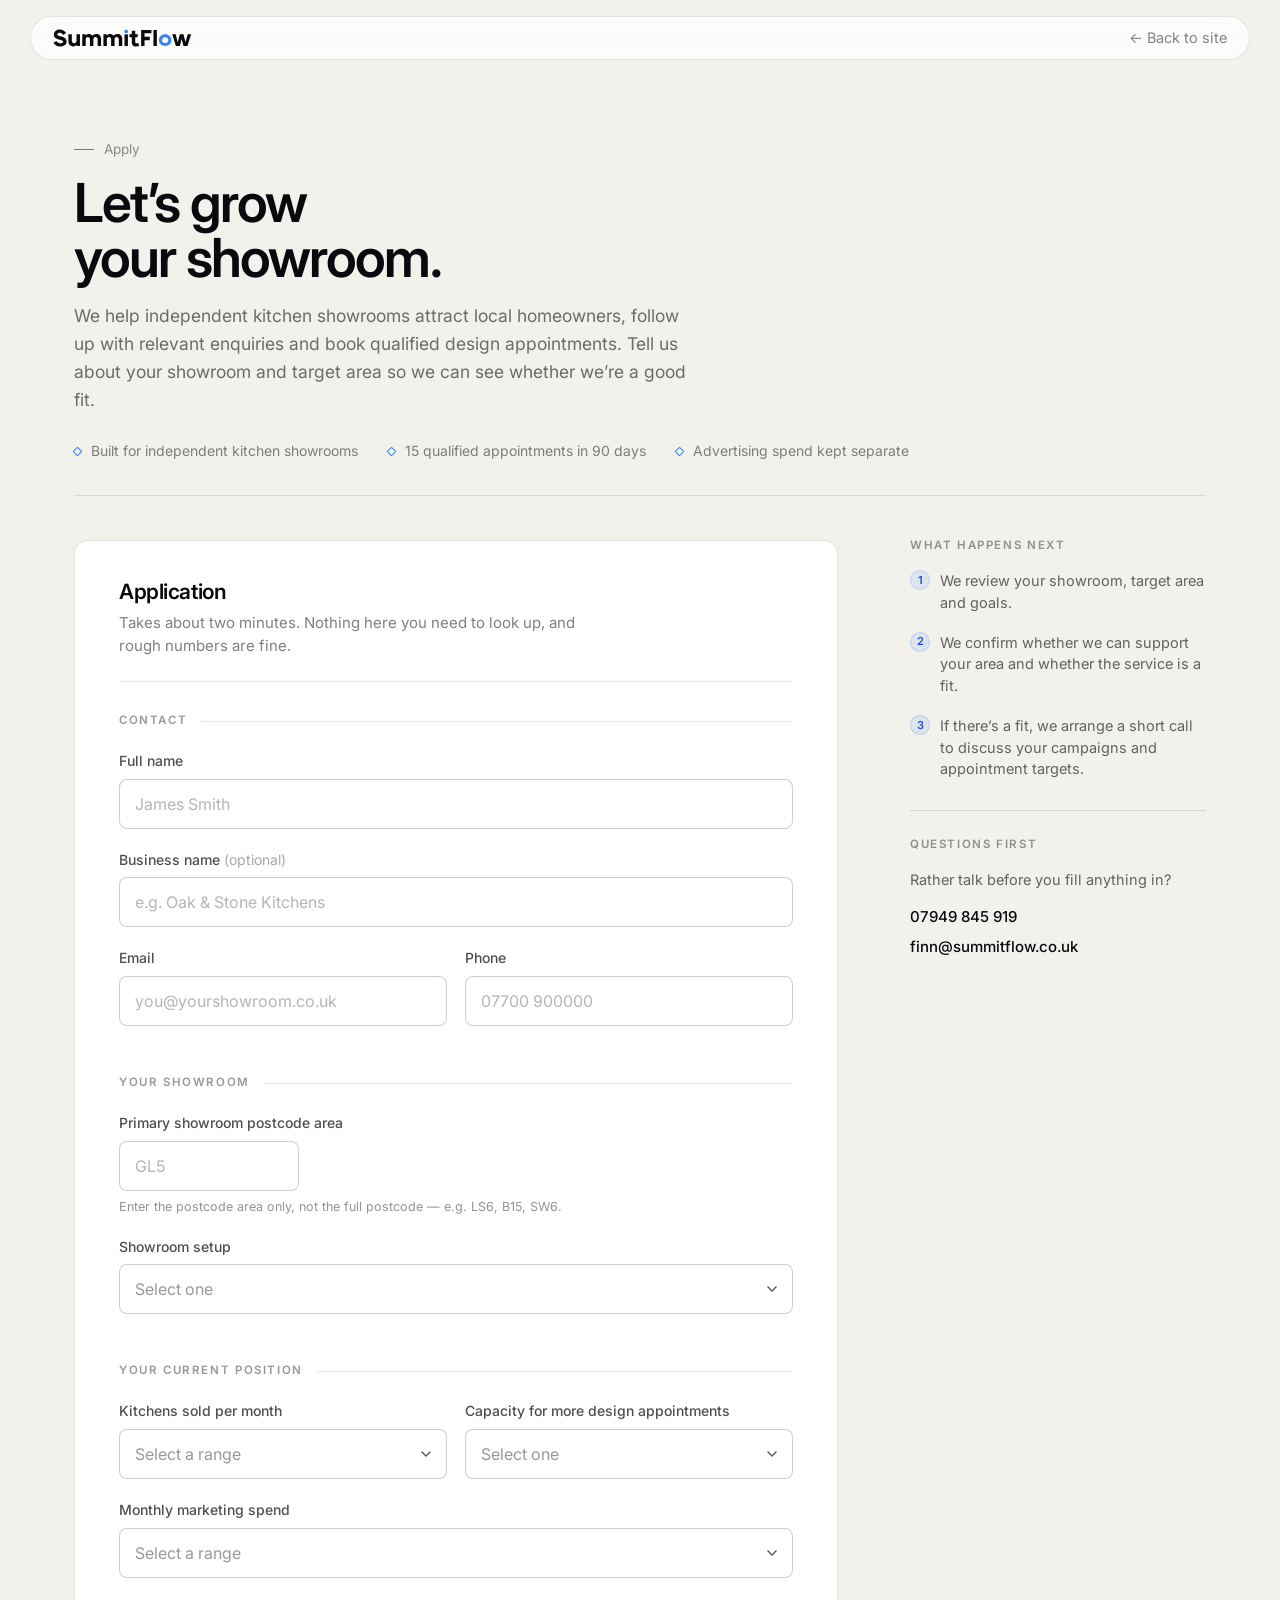
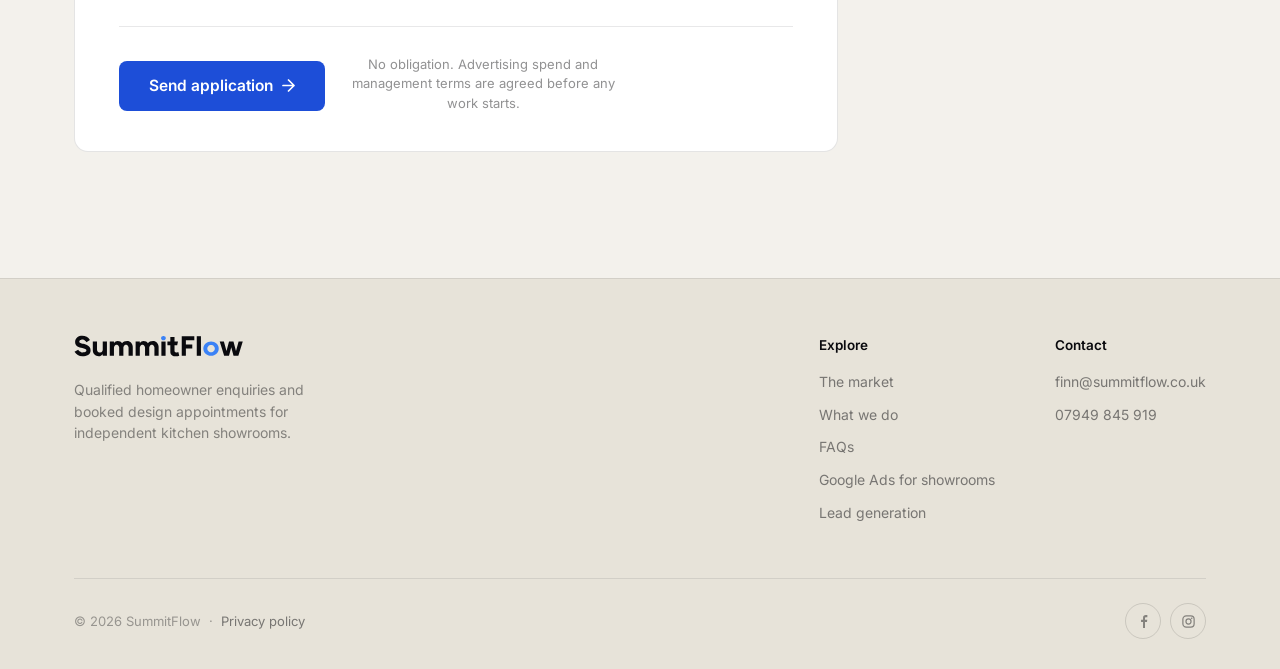
==== commit 49fa872f: "Update appointment guarantee to 15 in apply.html" ====
--- a/apply.html
+++ b/apply.html
@@ -775,7 +775,7 @@
       <p class="apply-lead ha a3">We help independent kitchen showrooms attract local homeowners, follow up with relevant enquiries and book qualified design appointments. Tell us about your showroom and target area so we can see whether we’re a good fit.</p>
       <ul class="facts ha a4">
         <li>Built for independent kitchen showrooms</li>
-        <li>20 qualified appointments in 90 days</li>
+        <li>15 qualified appointments in 90 days</li>
         <li>Advertising spend kept separate</li>
       </ul>
     </header>
